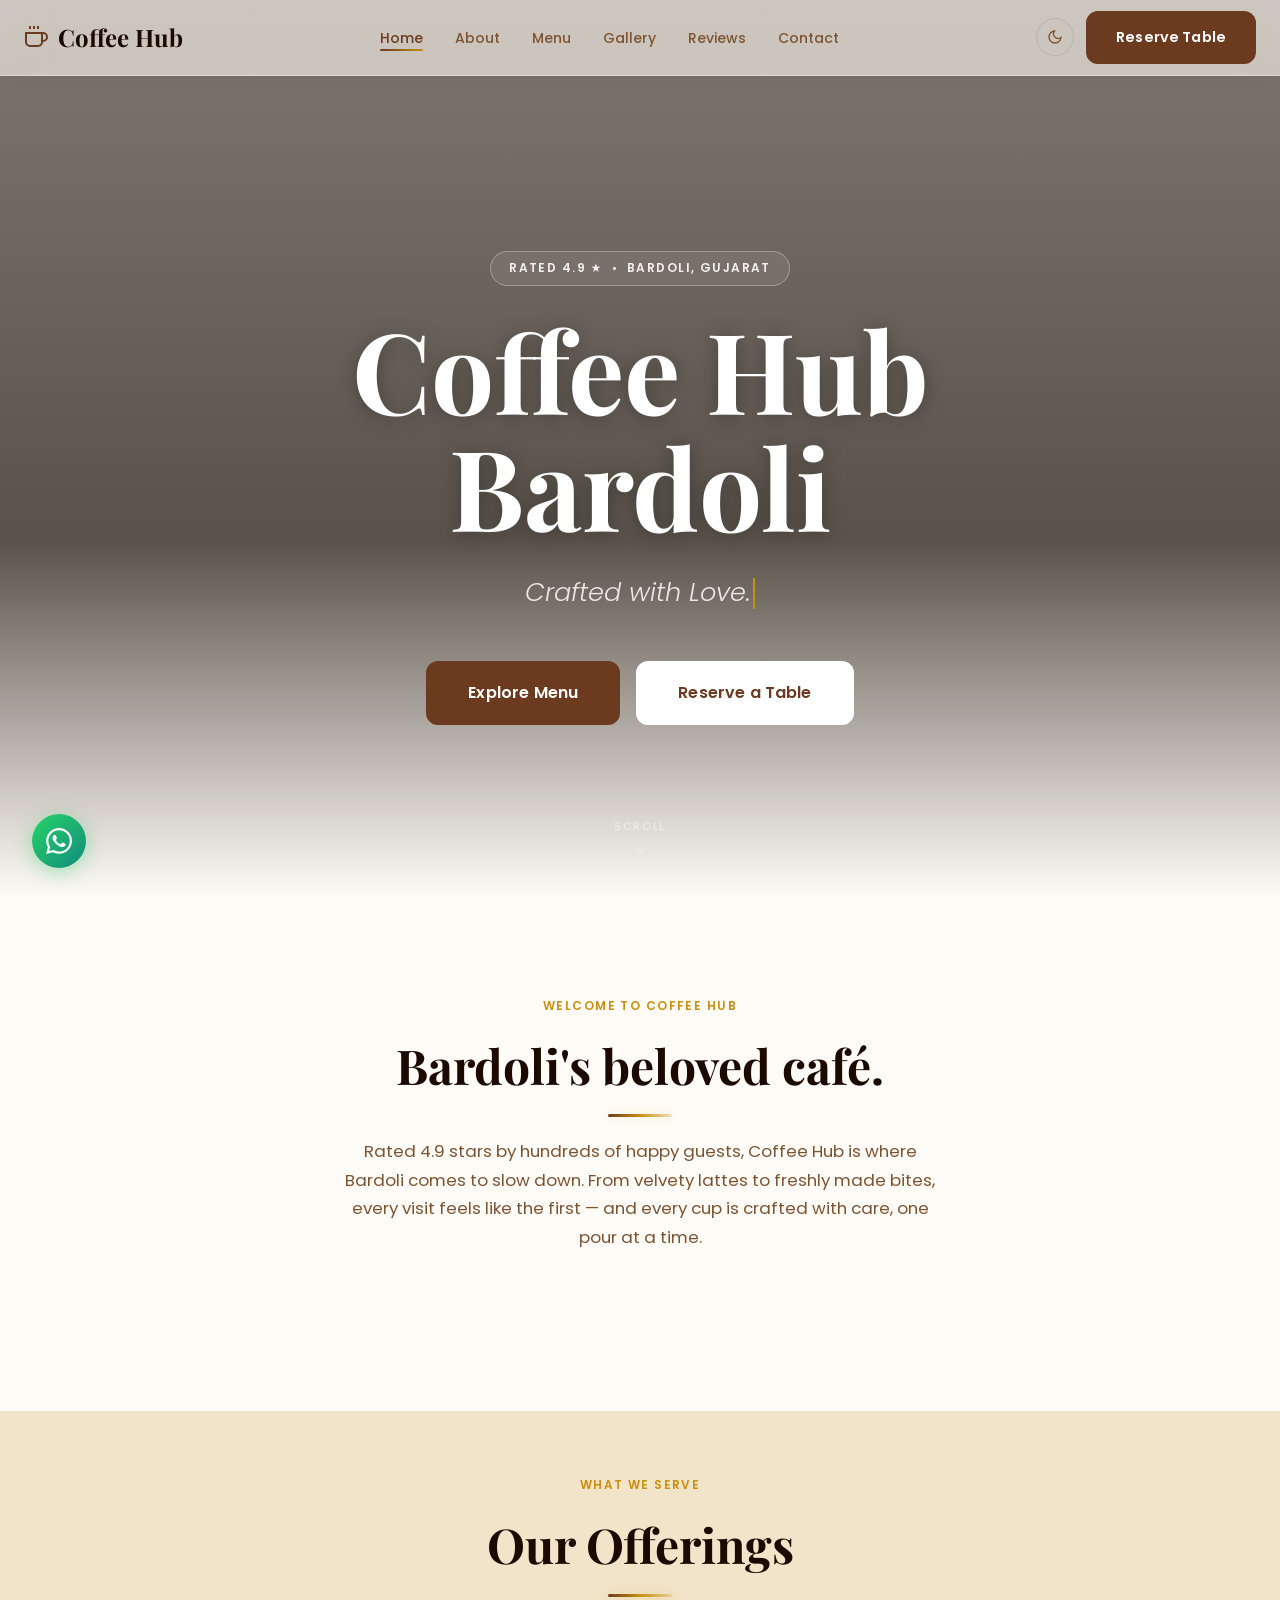
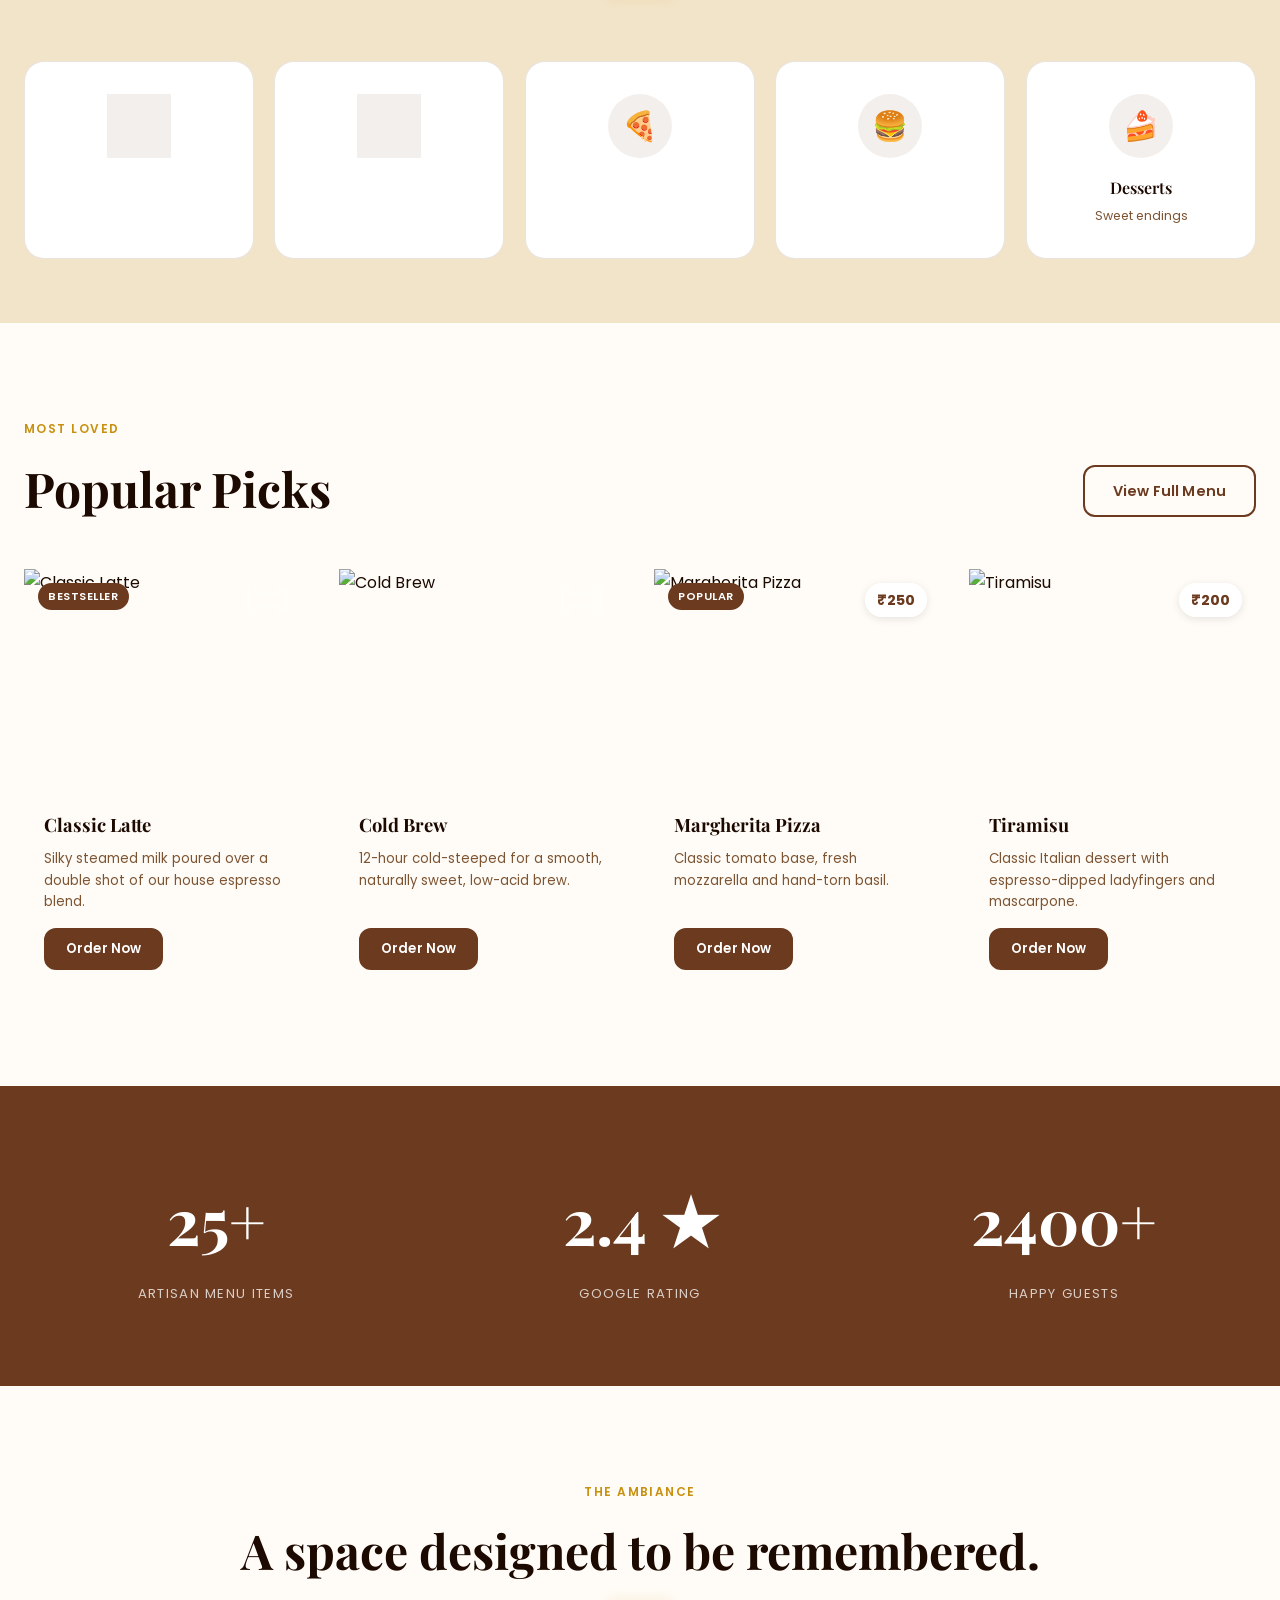
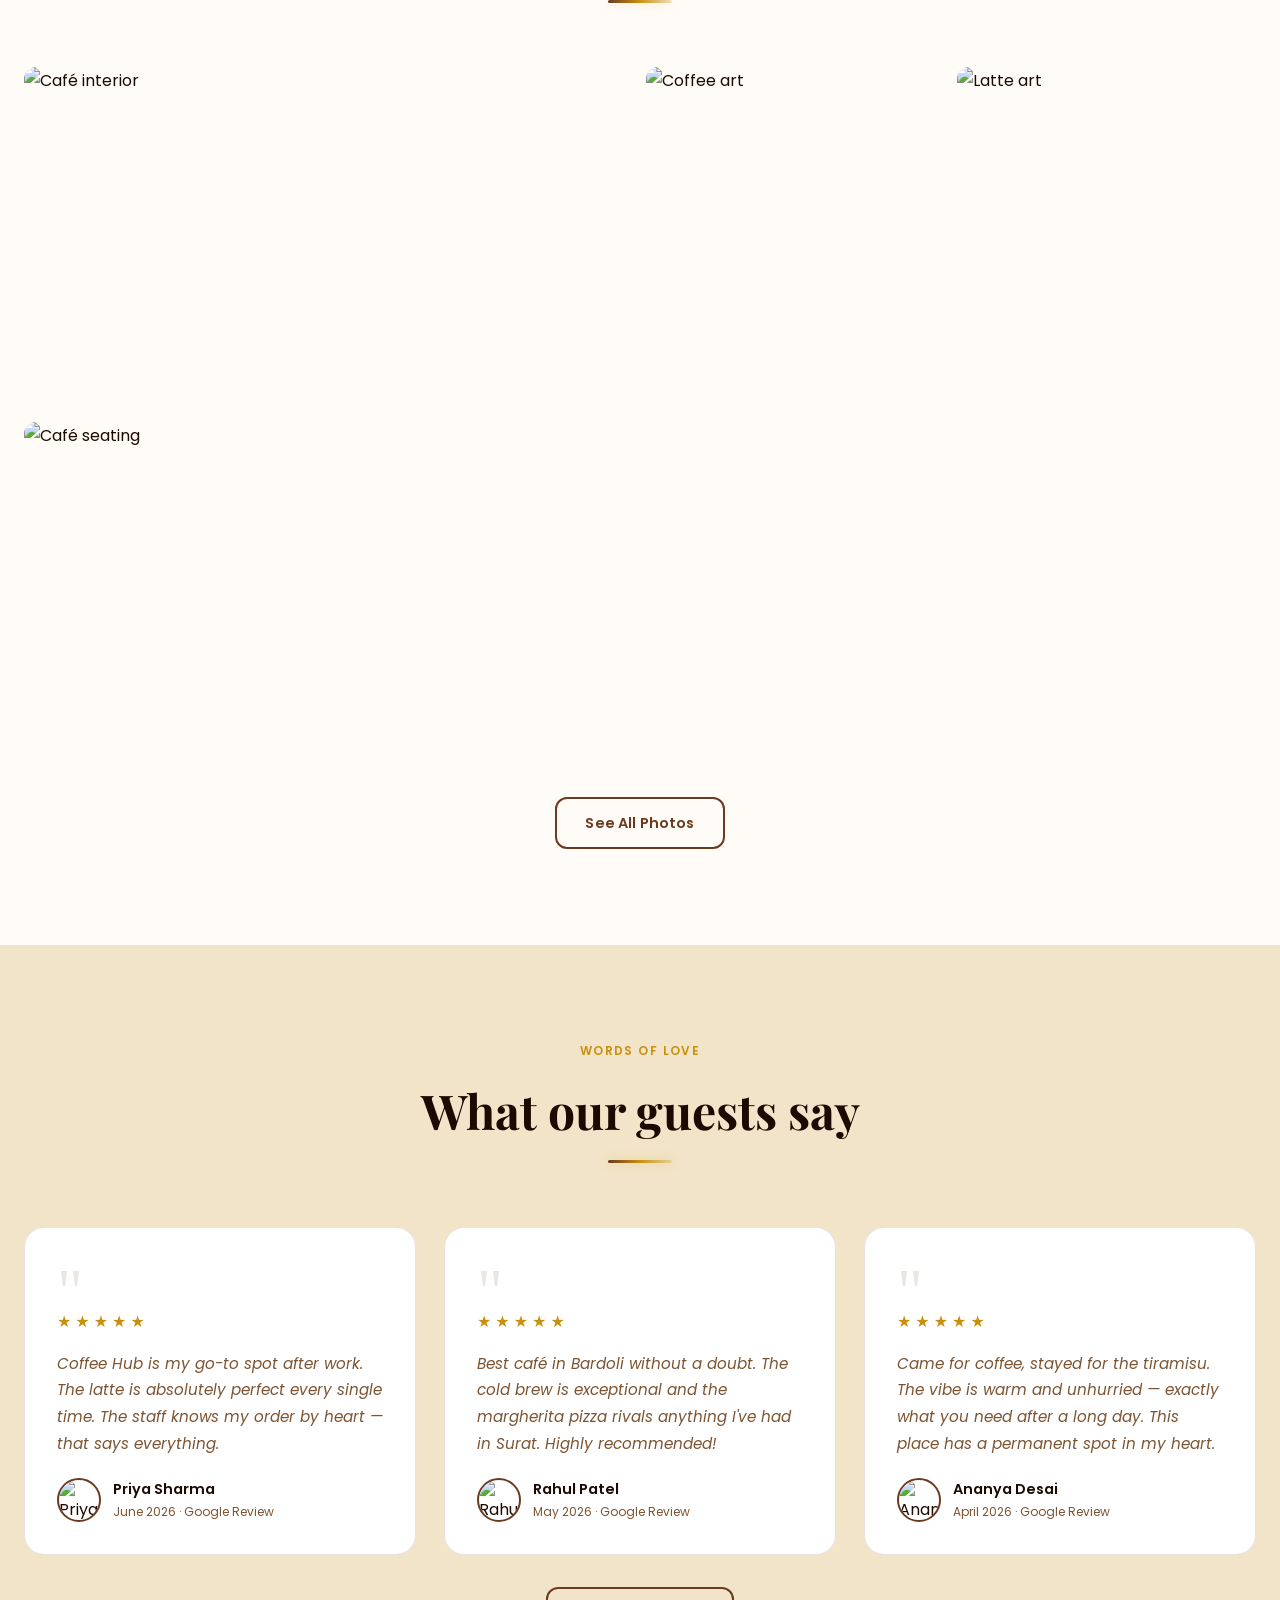
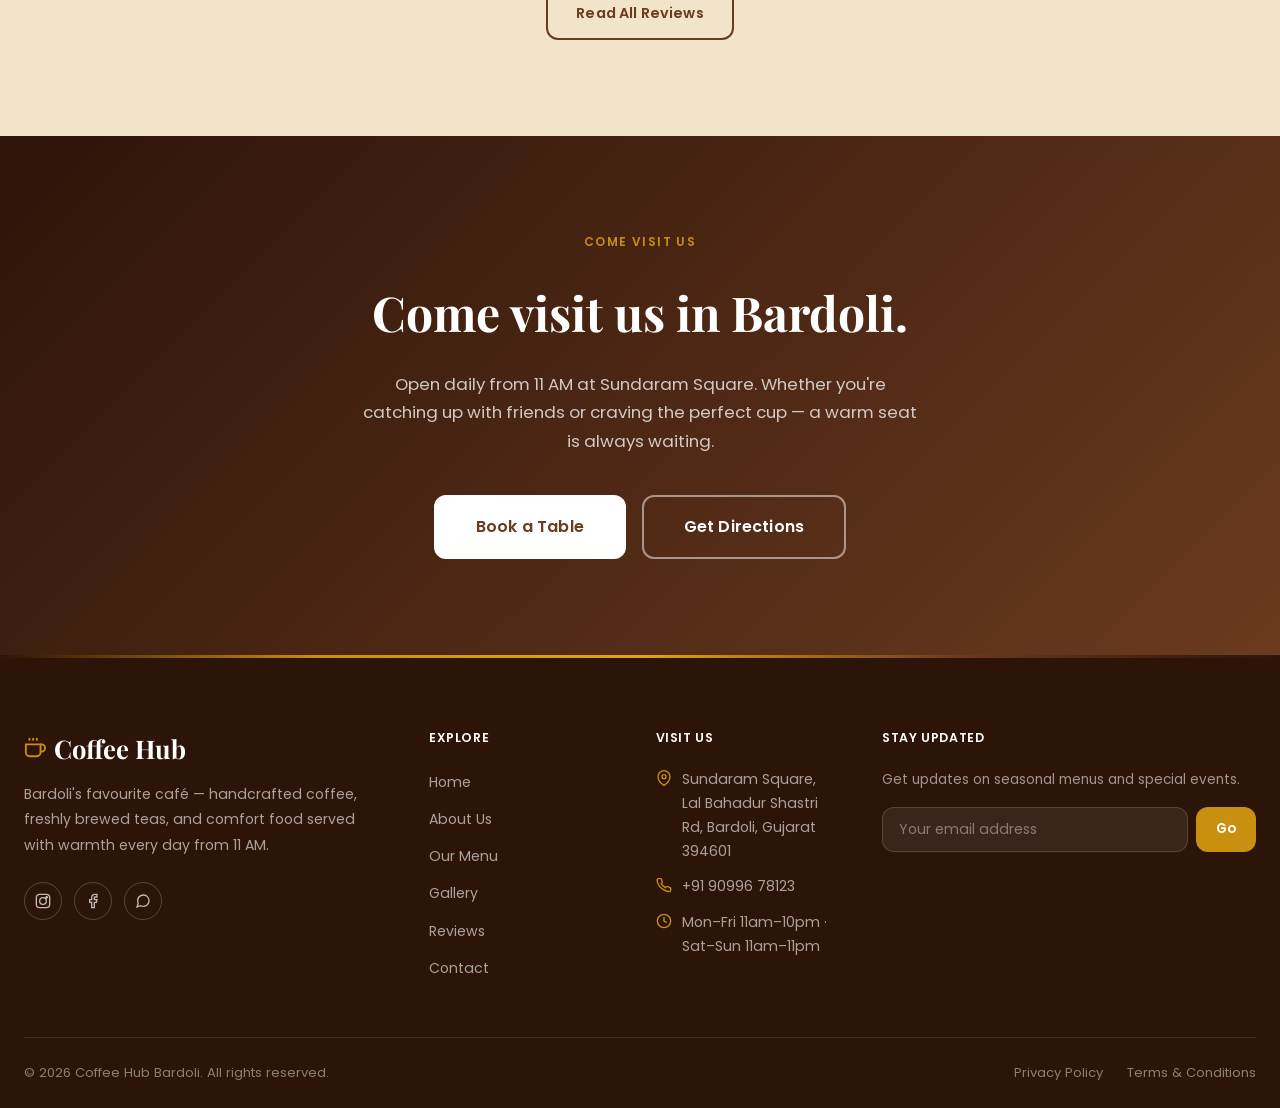
==== index.html @ a30bd694 "Add files via upload" ====
<!DOCTYPE html>
<html lang="en">

<head>
  <meta charset="UTF-8">
  <meta name="viewport" content="width=device-width, initial-scale=1.0">
  <title>Coffee Hub Bardoli — Bardoli's Finest Café</title>
  <meta name="description"
    content="Coffee Hub Bardoli — Rated 4.9 stars. Handcrafted coffee, fresh food and great vibes at Sundaram Square, Bardoli, Gujarat. Open daily from 11 AM.">
  <meta property="og:title" content="Coffee Hub Bardoli">
  <meta property="og:description" content="Bardoli's favourite café. Open daily from 11 AM at Sundaram Square.">
  <meta property="og:type" content="website">
  <link rel="icon" type="image/svg+xml" href="/favicon.svg">
  <link rel="preconnect" href="https://fonts.googleapis.com">
  <link rel="preconnect" href="https://fonts.gstatic.com" crossorigin>
  <link
    href="https://fonts.googleapis.com/css2?family=Playfair+Display:ital,wght@0,400;0,600;0,700;1,400&family=Poppins:wght@300;400;500;600&display=swap"
    rel="stylesheet">
  <link rel="stylesheet" href="/css/animations.css">
  <link rel="stylesheet" href="/css/style.css">
  <link rel="stylesheet" href="/css/responsive.css">
</head>

<body>

  <div id="loading-screen">
    <div class="loader-glow"></div>
    <div class="loader-inner">
      <div class="loader-icon-wrap">
        <div class="loader-ring"></div>
        <svg class="loader-cup-icon" viewBox="0 0 56 56" fill="none" width="56" height="56">
          <path d="M10 24h32l-4 22H14L10 24z" fill="rgba(200,144,14,0.9)" />
          <path d="M42 30h5a7 7 0 0 1 0 14h-5" stroke="rgba(255,220,100,0.75)" stroke-width="2.5"
            stroke-linecap="round" />
          <rect x="8" y="18" width="36" height="8" rx="4" fill="rgba(200,144,14,0.4)" />
          <ellipse cx="26" cy="18" rx="13" ry="4" fill="rgba(255,255,255,0.1)" />
        </svg>
        <div class="loader-steam-wrap">
          <div class="steam-wisp sw-1"></div>
          <div class="steam-wisp sw-2"></div>
          <div class="steam-wisp sw-3"></div>
        </div>
      </div>
      <h1 class="loader-logo-text"><span class="ll ll-1">C</span><span class="ll ll-2">o</span><span
          class="ll ll-3">f</span><span class="ll ll-4">f</span><span class="ll ll-5">e</span><span
          class="ll ll-6">e</span>&thinsp;<span class="ll ll-7">H</span><span class="ll ll-8">u</span><span
          class="ll ll-9">b</span></h1>
      <p class="loader-subtitle">Bardoli's Finest Café</p>
      <div class="loader-progress">
        <div class="loader-progress-fill"></div>
      </div>
    </div>
  </div>
  <div id="scroll-progress"></div>

  <header class="navbar" id="navbar">
    <div class="nav-container">
      <a href="/" class="nav-logo"><svg width="24" height="24" viewBox="0 0 24 24" fill="none" stroke="currentColor"
          stroke-width="2">
          <path d="M18 8h1a4 4 0 0 1 0 8h-1" />
          <path d="M2 8h16v9a4 4 0 0 1-4 4H6a4 4 0 0 1-4-4V8z" />
          <line x1="6" y1="1" x2="6" y2="4" />
          <line x1="10" y1="1" x2="10" y2="4" />
          <line x1="14" y1="1" x2="14" y2="4" />
        </svg><span class="nav-logo-text">Coffee Hub</span></a>
      <nav>
        <ul class="nav-links">
          <li><a href="/" class="active">Home</a></li>
          <li><a href="/about.html">About</a></li>
          <li><a href="/menu.html">Menu</a></li>
          <li><a href="/gallery.html">Gallery</a></li>
          <li><a href="/reviews.html">Reviews</a></li>
          <li><a href="/contact.html">Contact</a></li>
        </ul>
      </nav>
      <div class="nav-actions">
        <button class="theme-btn" aria-label="Toggle theme"><svg class="theme-icon-moon" width="16" height="16"
            viewBox="0 0 24 24" fill="none" stroke="currentColor" stroke-width="2">
            <path d="M21 12.79A9 9 0 1 1 11.21 3 7 7 0 0 0 21 12.79z" />
          </svg><svg class="theme-icon-sun" width="16" height="16" viewBox="0 0 24 24" fill="none" stroke="currentColor"
            stroke-width="2" style="display:none">
            <circle cx="12" cy="12" r="5" />
            <line x1="12" y1="1" x2="12" y2="3" />
            <line x1="12" y1="21" x2="12" y2="23" />
            <line x1="4.22" y1="4.22" x2="5.64" y2="5.64" />
            <line x1="18.36" y1="18.36" x2="19.78" y2="19.78" />
            <line x1="1" y1="12" x2="3" y2="12" />
            <line x1="21" y1="12" x2="23" y2="12" />
          </svg></button>
        <a href="/reservation.html" class="btn btn-primary">Reserve Table</a>
        <button class="hamburger" id="hamburger" aria-label="Open menu"><span></span><span></span><span></span></button>
      </div>
    </div>
  </header>
  <div class="mobile-menu-overlay" id="mobile-overlay"></div>
  <nav class="mobile-menu" id="mobile-menu"><a href="/">Home</a><a href="/about.html">About</a><a
      href="/menu.html">Menu</a><a href="/gallery.html">Gallery</a><a href="/reviews.html">Reviews</a><a
      href="/contact.html">Contact</a><a href="/reservation.html" class="btn btn-primary">Reserve a Table</a></nav>

  <!-- HERO -->
  <section class="hero">
    <div class="hero-bg"
      style="background-image:url('https://images.unsplash.com/photo-1554118811-1e0d58224f24?w=1920&q=85')"></div>
    <div class="hero-content">
      <div class="hero-badge">Rated 4.9 &#9733; &nbsp;•&nbsp; Bardoli, Gujarat</div>
      <h1 class="hero-title">Coffee Hub<br>Bardoli</h1>
      <div class="hero-typing"><span id="typing-text"
          data-phrases='["Crafted with Love.","Brewed to Perfection.","Made for Moments.","Open Daily from 11 AM."]'></span><span
          class="cursor"></span></div>
      <div class="hero-actions">
        <a href="/menu.html" class="btn btn-primary btn-lg">Explore Menu</a>
        <a href="/reservation.html" class="btn btn-white btn-lg">Reserve a Table</a>
      </div>
    </div>
    <div class="hero-scroll-hint">
      <span>Scroll</span>
      <svg viewBox="0 0 24 24" width="18" height="18" fill="none" stroke="currentColor" stroke-width="2">
        <polyline points="6 9 12 15 18 9" />
      </svg>
    </div>
  </section>

  <!-- INTRO -->
  <section class="section" style="background:var(--bg)">
    <div class="container">
      <div class="section-header reveal">
        <div class="section-tag">Welcome to Coffee Hub</div>
        <h2 class="section-title">Bardoli's beloved café.</h2>
        <div class="divider"></div>
        <p class="section-subtitle" style="margin-top:20px">Rated 4.9 stars by hundreds of happy guests, Coffee Hub is
          where Bardoli comes to slow down. From velvety lattes to freshly made bites, every visit feels like the first
          — and every cup is crafted with care, one pour at a time.</p>
      </div>
    </div>
  </section>

  <!-- CATEGORIES -->
  <section class="section-sm" style="background:var(--bg-light)">
    <div class="container">
      <div class="section-header reveal">
        <div class="section-tag">What We Serve</div>
        <h2 class="section-title">Our Offerings</h2>
        <div class="divider"></div>
      </div>
      <div class="categories-grid">
        <a href="/menu.html" class="category-card reveal delay-100">
          <div class="category-icon">&#9749;</div>
          <div class="category-name">Artisan Coffee</div>
          <div class="category-desc">Single origin roasts</div>
        </a>
        <a href="/menu.html" class="category-card reveal delay-200">
          <div class="category-icon">&#129483;</div>
          <div class="category-name">Cold Coffee</div>
          <div class="category-desc">Chilled &amp; refreshing</div>
        </a>
        <a href="/menu.html" class="category-card reveal delay-300">
          <div class="category-icon">&#127829;</div>
          <div class="category-name">Pizza</div>
          <div class="category-desc">Stone-baked delights</div>
        </a>
        <a href="/menu.html" class="category-card reveal delay-400">
          <div class="category-icon">&#127828;</div>
          <div class="category-name">Burgers</div>
          <div class="category-desc">Juicy &amp; loaded</div>
        </a>
        <a href="/menu.html" class="category-card reveal delay-500">
          <div class="category-icon">&#127856;</div>
          <div class="category-name">Desserts</div>
          <div class="category-desc">Sweet endings</div>
        </a>
      </div>
    </div>
  </section>

  <!-- POPULAR PICKS -->
  <section class="section" style="background:var(--bg)">
    <div class="container">
      <div style="display:flex;justify-content:space-between;align-items:flex-end;margin-bottom:52px" class="reveal">
        <div>
          <div class="section-tag">Most Loved</div>
          <h2 class="section-title" style="margin-bottom:0">Popular Picks</h2>
        </div>
        <a href="/menu.html" class="btn btn-outline" style="flex-shrink:0">View Full Menu</a>
      </div>
      <div class="menu-grid">
        <div class="menu-card reveal delay-100">
          <div class="menu-card-img"><img src="https://images.unsplash.com/photo-1509042239860-f550ce710b93?w=600&q=80"
              alt="Classic Latte" loading="lazy"><span class="menu-card-price">&#8377;160</span><span
              class="menu-card-badge">Bestseller</span></div>
          <div class="menu-card-body">
            <h3 class="menu-card-name">Classic Latte</h3>
            <p class="menu-card-desc">Silky steamed milk poured over a double shot of our house espresso blend.</p>
            <div class="menu-card-footer"><a href="/menu.html" class="btn btn-primary btn-order">Order Now</a></div>
          </div>
        </div>
        <div class="menu-card reveal delay-200">
          <div class="menu-card-img"><img src="https://images.unsplash.com/photo-1461023058943-07fcbe16d735?w=600&q=80"
              alt="Cold Brew" loading="lazy"><span class="menu-card-price">&#8377;180</span></div>
          <div class="menu-card-body">
            <h3 class="menu-card-name">Cold Brew</h3>
            <p class="menu-card-desc">12-hour cold-steeped for a smooth, naturally sweet, low-acid brew.</p>
            <div class="menu-card-footer"><a href="/menu.html" class="btn btn-primary btn-order">Order Now</a></div>
          </div>
        </div>
        <div class="menu-card reveal delay-300">
          <div class="menu-card-img"><img src="https://images.unsplash.com/photo-1565299624946-b28f40a0ae38?w=600&q=80"
              alt="Margherita Pizza" loading="lazy"><span class="menu-card-price">&#8377;250</span><span
              class="menu-card-badge">Popular</span></div>
          <div class="menu-card-body">
            <h3 class="menu-card-name">Margherita Pizza</h3>
            <p class="menu-card-desc">Classic tomato base, fresh mozzarella and hand-torn basil.</p>
            <div class="menu-card-footer"><a href="/menu.html" class="btn btn-primary btn-order">Order Now</a></div>
          </div>
        </div>
        <div class="menu-card reveal delay-400">
          <div class="menu-card-img"><img src="https://images.unsplash.com/photo-1571877227200-a0d98ea607e9?w=600&q=80"
              alt="Tiramisu" loading="lazy"><span class="menu-card-price">&#8377;200</span></div>
          <div class="menu-card-body">
            <h3 class="menu-card-name">Tiramisu</h3>
            <p class="menu-card-desc">Classic Italian dessert with espresso-dipped ladyfingers and mascarpone.</p>
            <div class="menu-card-footer"><a href="/menu.html" class="btn btn-primary btn-order">Order Now</a></div>
          </div>
        </div>
      </div>
    </div>
  </section>

  <!-- STATS -->
  <section class="stats-section">
    <div class="container">
      <div class="stats-grid reveal">
        <div>
          <div class="stat-number counter" data-target="50" data-suffix="+">0+</div>
          <div class="stat-label">Artisan Menu Items</div>
        </div>
        <div>
          <div class="stat-number"><span class="counter" data-target="4.9" data-suffix="">0</span> &#9733;</div>
          <div class="stat-label">Google Rating</div>
        </div>
        <div>
          <div class="stat-number counter" data-target="5000" data-suffix="+">0+</div>
          <div class="stat-label">Happy Guests</div>
        </div>
      </div>
    </div>
  </section>

  <!-- GALLERY PREVIEW -->
  <section class="section" style="background:var(--bg)">
    <div class="container">
      <div class="section-header reveal">
        <div class="section-tag">The Ambiance</div>
        <h2 class="section-title">A space designed to be remembered.</h2>
        <div class="divider"></div>
      </div>
      <div class="gallery-preview reveal">
        <a href="/gallery.html" class="gallery-preview-item"><img
            src="https://images.unsplash.com/photo-1445116572660-236099ec97a0?w=900&q=80" alt="Café interior"
            loading="lazy">
          <div class="gallery-preview-overlay"><span>View Gallery</span></div>
        </a>
        <a href="/gallery.html" class="gallery-preview-item"><img
            src="https://images.unsplash.com/photo-1497935586351-b67a49e012bf?w=600&q=80" alt="Coffee art"
            loading="lazy">
          <div class="gallery-preview-overlay"><span>View</span></div>
        </a>
        <a href="/gallery.html" class="gallery-preview-item"><img
            src="https://images.unsplash.com/photo-1514432324607-a09d9b4aefdd?w=600&q=80" alt="Latte art"
            loading="lazy">
          <div class="gallery-preview-overlay"><span>View</span></div>
        </a>
        <a href="/gallery.html" class="gallery-preview-item"><img
            src="https://images.unsplash.com/photo-1501339847302-ac426a4a7cbb?w=900&q=80" alt="Café seating"
            loading="lazy">
          <div class="gallery-preview-overlay"><span>View Gallery</span></div>
        </a>
      </div>
      <div class="text-center mt-8 reveal"><a href="/gallery.html" class="btn btn-outline">See All Photos</a></div>
    </div>
  </section>

  <!-- TESTIMONIALS -->
  <section class="section" style="background:var(--bg-light)">
    <div class="container">
      <div class="section-header reveal">
        <div class="section-tag">Words of Love</div>
        <h2 class="section-title">What our guests say</h2>
        <div class="divider"></div>
      </div>
      <div class="testimonials-grid">
        <div class="testimonial-card reveal delay-100">
          <div class="quote-icon">"</div>
          <div class="stars"><span class="star">&#9733;</span><span class="star">&#9733;</span><span
              class="star">&#9733;</span><span class="star">&#9733;</span><span class="star">&#9733;</span></div>
          <p class="testimonial-text">Coffee Hub is my go-to spot after work. The latte is absolutely perfect every
            single time. The staff knows my order by heart — that says everything.</p>
          <div class="testimonial-author"><img class="author-avatar" src="https://i.pravatar.cc/80?img=11"
              alt="Priya S." loading="lazy">
            <div>
              <div class="author-name">Priya Sharma</div>
              <div class="author-date">June 2026 · Google Review</div>
            </div>
          </div>
        </div>
        <div class="testimonial-card reveal delay-200">
          <div class="quote-icon">"</div>
          <div class="stars"><span class="star">&#9733;</span><span class="star">&#9733;</span><span
              class="star">&#9733;</span><span class="star">&#9733;</span><span class="star">&#9733;</span></div>
          <p class="testimonial-text">Best café in Bardoli without a doubt. The cold brew is exceptional and the
            margherita pizza rivals anything I've had in Surat. Highly recommended!</p>
          <div class="testimonial-author"><img class="author-avatar" src="https://i.pravatar.cc/80?img=32"
              alt="Rahul P." loading="lazy">
            <div>
              <div class="author-name">Rahul Patel</div>
              <div class="author-date">May 2026 · Google Review</div>
            </div>
          </div>
        </div>
        <div class="testimonial-card reveal delay-300">
          <div class="quote-icon">"</div>
          <div class="stars"><span class="star">&#9733;</span><span class="star">&#9733;</span><span
              class="star">&#9733;</span><span class="star">&#9733;</span><span class="star">&#9733;</span></div>
          <p class="testimonial-text">Came for coffee, stayed for the tiramisu. The vibe is warm and unhurried — exactly
            what you need after a long day. This place has a permanent spot in my heart.</p>
          <div class="testimonial-author"><img class="author-avatar" src="https://i.pravatar.cc/80?img=48"
              alt="Ananya D." loading="lazy">
            <div>
              <div class="author-name">Ananya Desai</div>
              <div class="author-date">April 2026 · Google Review</div>
            </div>
          </div>
        </div>
      </div>
      <div class="text-center mt-8 reveal"><a href="/reviews.html" class="btn btn-outline">Read All Reviews</a></div>
    </div>
  </section>

  <!-- CTA -->
  <section class="cta-section">
    <div class="container cta-content reveal">
      <div class="section-tag" style="color:var(--accent)">Come Visit Us</div>
      <h2 class="cta-title">Come visit us in Bardoli.</h2>
      <p class="cta-subtitle">Open daily from 11 AM at Sundaram Square. Whether you're catching up with friends or
        craving the perfect cup — a warm seat is always waiting.</p>
      <div class="cta-actions"><a href="/reservation.html" class="btn btn-white btn-lg">Book a Table</a><a
          href="/contact.html" class="btn btn-outline btn-lg" style="border-color:rgba(255,255,255,0.5);color:#fff">Get
          Directions</a></div>
    </div>
  </section>

  <!-- FOOTER -->
  <footer class="footer">
    <div class="container">
      <div class="footer-grid">
        <div>
          <div class="footer-logo"><svg width="22" height="22" viewBox="0 0 24 24" fill="none" stroke="currentColor"
              stroke-width="2">
              <path d="M18 8h1a4 4 0 0 1 0 8h-1" />
              <path d="M2 8h16v9a4 4 0 0 1-4 4H6a4 4 0 0 1-4-4V8z" />
              <line x1="6" y1="1" x2="6" y2="4" />
              <line x1="10" y1="1" x2="10" y2="4" />
              <line x1="14" y1="1" x2="14" y2="4" />
            </svg>Coffee Hub</div>
          <p class="footer-desc">Bardoli's favourite café — handcrafted coffee, freshly brewed teas, and comfort food
            served with warmth every day from 11 AM.</p>
          <div class="social-links"><a href="#" class="social-link" aria-label="Instagram"><svg width="16" height="16"
                viewBox="0 0 24 24" fill="none" stroke="currentColor" stroke-width="2">
                <rect x="2" y="2" width="20" height="20" rx="5" />
                <circle cx="12" cy="12" r="5" />
                <circle cx="17.5" cy="6.5" r="1" fill="currentColor" />
              </svg></a><a href="#" class="social-link" aria-label="Facebook"><svg width="16" height="16"
                viewBox="0 0 24 24" fill="none" stroke="currentColor" stroke-width="2">
                <path d="M18 2h-3a5 5 0 0 0-5 5v3H7v4h3v8h4v-8h3l1-4h-4V7a1 1 0 0 1 1-1h3z" />
              </svg></a><a href="#" class="social-link" aria-label="WhatsApp"><svg width="16" height="16"
                viewBox="0 0 24 24" fill="none" stroke="currentColor" stroke-width="2">
                <path
                  d="M21 11.5a8.38 8.38 0 0 1-.9 3.8 8.5 8.5 0 0 1-7.6 4.7 8.38 8.38 0 0 1-3.8-.9L3 21l1.9-5.7a8.38 8.38 0 0 1-.9-3.8 8.5 8.5 0 0 1 4.7-7.6 8.38 8.38 0 0 1 3.8-.9h.5a8.48 8.48 0 0 1 8 8v.5z" />
              </svg></a></div>
        </div>
        <div>
          <h4 class="footer-heading">Explore</h4>
          <ul class="footer-links">
            <li><a href="/">Home</a></li>
            <li><a href="/about.html">About Us</a></li>
            <li><a href="/menu.html">Our Menu</a></li>
            <li><a href="/gallery.html">Gallery</a></li>
            <li><a href="/reviews.html">Reviews</a></li>
            <li><a href="/contact.html">Contact</a></li>
          </ul>
        </div>
        <div>
          <h4 class="footer-heading">Visit Us</h4>
          <ul class="footer-contact">
            <li><svg width="16" height="16" viewBox="0 0 24 24" fill="none" stroke="currentColor" stroke-width="2">
                <path d="M21 10c0 7-9 13-9 13s-9-6-9-13a9 9 0 0 1 18 0z" />
                <circle cx="12" cy="10" r="3" />
              </svg>Sundaram Square, Lal Bahadur Shastri Rd, Bardoli, Gujarat 394601</li>
            <li><svg width="16" height="16" viewBox="0 0 24 24" fill="none" stroke="currentColor" stroke-width="2">
                <path
                  d="M22 16.92v3a2 2 0 0 1-2.18 2 19.79 19.79 0 0 1-8.63-3.07A19.5 19.5 0 0 1 4.69 13.27 19.79 19.79 0 0 1 1.61 4.7 2 2 0 0 1 3.6 2.48h3a2 2 0 0 1 2 1.72 12.84 12.84 0 0 0 .7 2.81 2 2 0 0 1-.45 2.11L7.91 10a16 16 0 0 0 6 6l.97-.97a2 2 0 0 1 2.11-.45 12.84 12.84 0 0 0 2.81.7A2 2 0 0 1 21.73 17z" />
              </svg>+91 90996 78123</li>
            <li><svg width="16" height="16" viewBox="0 0 24 24" fill="none" stroke="currentColor" stroke-width="2">
                <circle cx="12" cy="12" r="10" />
                <polyline points="12 6 12 12 16 14" />
              </svg>Mon–Fri 11am–10pm · Sat–Sun 11am–11pm</li>
          </ul>
        </div>
        <div>
          <h4 class="footer-heading">Stay Updated</h4>
          <p style="font-size:.85rem;color:rgba(255,255,255,.55);margin-bottom:16px">Get updates on seasonal menus and
            special events.</p>
          <form class="newsletter-form"><input type="email" class="newsletter-input" placeholder="Your email address"
              required><button type="submit" class="newsletter-btn">Go</button></form>
        </div>
      </div>
      <div class="footer-bottom">
        <p>&copy; 2026 Coffee Hub Bardoli. All rights reserved.</p>
        <div class="footer-legal"><a href="#">Privacy Policy</a><a href="#">Terms &amp; Conditions</a></div>
      </div>
    </div>
  </footer>

  <button id="back-to-top" aria-label="Back to top"><svg width="20" height="20" viewBox="0 0 24 24" fill="none"
      stroke="currentColor" stroke-width="2.5">
      <polyline points="18 15 12 9 6 15" />
    </svg></button>
  <div id="cursor-glow"></div>
  <a id="whatsapp-btn"
    href="https://wa.me/919099678123?text=Hi%2C%20I%27d%20like%20to%20know%20more%20about%20Coffee%20Hub%20Bardoli!"
    target="_blank" rel="noopener" aria-label="Chat on WhatsApp">
    <svg viewBox="0 0 24 24" width="26" height="26" fill="currentColor">
      <path
        d="M17.472 14.382c-.297-.149-1.758-.867-2.03-.967-.273-.099-.471-.148-.67.15-.197.297-.767.966-.94 1.164-.173.199-.347.223-.644.075-.297-.15-1.255-.463-2.39-1.475-.883-.788-1.48-1.761-1.653-2.059-.173-.297-.018-.458.13-.606.134-.133.298-.347.446-.52.149-.174.198-.298.298-.497.099-.198.05-.371-.025-.52-.075-.149-.669-1.612-.916-2.207-.242-.579-.487-.5-.669-.51-.173-.008-.371-.01-.57-.01-.198 0-.52.074-.792.372-.272.297-1.04 1.016-1.04 2.479 0 1.462 1.065 2.875 1.213 3.074.149.198 2.096 3.2 5.077 4.487.709.306 1.262.489 1.694.625.712.227 1.36.195 1.871.118.571-.085 1.758-.719 2.006-1.413.248-.694.248-1.289.173-1.413-.074-.124-.272-.198-.57-.347m-5.421 7.403h-.004a9.87 9.87 0 01-5.031-1.378l-.361-.214-3.741.982.998-3.648-.235-.374a9.86 9.86 0 01-1.51-5.26c.001-5.45 4.436-9.884 9.888-9.884 2.64 0 5.122 1.03 6.988 2.898a9.825 9.825 0 012.893 6.994c-.003 5.45-4.437 9.884-9.885 9.884m8.413-18.297A11.815 11.815 0 0012.05 0C5.495 0 .16 5.335.157 11.892c0 2.096.547 4.142 1.588 5.945L.057 24l6.305-1.654a11.882 11.882 0 005.683 1.448h.005c6.554 0 11.89-5.335 11.893-11.893a11.821 11.821 0 00-3.48-8.413Z" />
    </svg>
  </a>
  <script src="/js/script.js"></script>
</body>

</html>
---- css/animations.css ----
/* =============================================
   COFFEE HUB BARDOLI — Animations
   ============================================= */

/* --- Loader Keyframes --- */
@keyframes loaderGlowPulse {
  0%, 100% { transform: translate(-50%, -50%) scale(1);    opacity: 0.7; }
  50%       { transform: translate(-50%, -50%) scale(1.22); opacity: 1;   }
}

@keyframes loaderSpin {
  to { transform: rotate(360deg); }
}

@keyframes loaderCupFloat {
  0%, 100% { transform: translateY(0px);  }
  50%       { transform: translateY(-8px); }
}

@keyframes loaderSteam {
  0%   { transform: translateY(0)     scaleX(1);   opacity: 0;   }
  15%  { opacity: 0.75; }
  70%  { opacity: 0.25; }
  100% { transform: translateY(-30px) scaleX(0.15); opacity: 0;  }
}

@keyframes loaderLetterIn {
  to { opacity: 1; transform: translateY(0); }
}

@keyframes loaderSubtitleIn {
  from { opacity: 0; transform: translateY(6px); }
  to   { opacity: 1; transform: translateY(0);   }
}

@keyframes blink {

  0%,
  100% {
    opacity: 1;
  }

  50% {
    opacity: 0;
  }
}

@keyframes loadBar {
  from {
    width: 0;
  }

  to {
    width: 100%;
  }
}

@keyframes fadeIn {
  from {
    opacity: 0;
  }

  to {
    opacity: 1;
  }
}

@keyframes fadeUp {
  from {
    opacity: 0;
    transform: translateY(30px);
  }

  to {
    opacity: 1;
    transform: translateY(0);
  }
}

@keyframes fadeDown {
  from {
    opacity: 0;
    transform: translateY(-20px);
  }

  to {
    opacity: 1;
    transform: translateY(0);
  }
}

@keyframes slideLeft {
  from {
    opacity: 0;
    transform: translateX(40px);
  }

  to {
    opacity: 1;
    transform: translateX(0);
  }
}

@keyframes slideRight {
  from {
    opacity: 0;
    transform: translateX(-40px);
  }

  to {
    opacity: 1;
    transform: translateX(0);
  }
}

@keyframes zoomIn {
  from {
    opacity: 0;
    transform: scale(0.92);
  }

  to {
    opacity: 1;
    transform: scale(1);
  }
}

@keyframes floatCup {

  0%,
  100% {
    transform: translateY(0) rotate(-4deg);
  }

  50% {
    transform: translateY(-18px) rotate(4deg);
  }
}

@keyframes ripple {
  0% {
    transform: scale(0);
    opacity: 0.6;
  }

  100% {
    transform: scale(3);
    opacity: 0;
  }
}

@keyframes shimmer {
  0% {
    background-position: -200% 0;
  }

  100% {
    background-position: 200% 0;
  }
}

@keyframes pulse {

  0%,
  100% {
    transform: scale(1);
  }

  50% {
    transform: scale(1.05);
  }
}

@keyframes spin {
  to {
    transform: rotate(360deg);
  }
}

@keyframes slideMenuIn {
  from {
    opacity: 0;
    transform: translateY(-10px);
  }

  to {
    opacity: 1;
    transform: translateY(0);
  }
}

/* --- Applied Animations --- */
.animate-fade-in {
  animation: fadeIn 0.8s ease both;
}

.animate-fade-up {
  animation: fadeUp 0.7s ease both;
}

.animate-fade-down {
  animation: fadeDown 0.6s ease both;
}

.animate-slide-left {
  animation: slideLeft 0.7s ease both;
}

.animate-slide-right {
  animation: slideRight 0.7s ease both;
}

.animate-zoom-in {
  animation: zoomIn 0.6s ease both;
}

/* Hero animations */
.hero-badge {
  animation: fadeDown 0.8s ease 0.2s both;
}

.hero-title {
  animation: fadeUp 0.9s ease 0.3s both;
}

.hero-typing {
  animation: fadeUp 0.9s ease 0.5s both;
}

.hero-actions {
  animation: fadeUp 0.9s ease 0.7s both;
}

/* Floating coffee cup */
.floating-cup {
  animation: floatCup 4s ease-in-out infinite;
  filter: drop-shadow(0 8px 16px rgba(107, 58, 31, 0.25));
}

/* Ripple button effect */
.btn {
  position: relative;
  overflow: hidden;
}

.btn .ripple-effect {
  position: absolute;
  border-radius: 50%;
  background: rgba(255, 255, 255, 0.25);
  pointer-events: none;
  animation: ripple 0.6s linear;
}

/* Delay helpers */
.delay-100 {
  animation-delay: 0.1s !important;
  transition-delay: 0.1s !important;
}

.delay-200 {
  animation-delay: 0.2s !important;
  transition-delay: 0.2s !important;
}

.delay-300 {
  animation-delay: 0.3s !important;
  transition-delay: 0.3s !important;
}

.delay-400 {
  animation-delay: 0.4s !important;
  transition-delay: 0.4s !important;
}

.delay-500 {
  animation-delay: 0.5s !important;
  transition-delay: 0.5s !important;
}

.delay-600 {
  animation-delay: 0.6s !important;
  transition-delay: 0.6s !important;
}

/* Skeleton loading */
.skeleton {
  background: linear-gradient(90deg, var(--bg-light) 25%, rgba(255, 255, 255, 0.5) 50%, var(--bg-light) 75%);
  background-size: 200% 100%;
  animation: shimmer 1.5s infinite;
  border-radius: var(--radius);
}

/* Hover effects */
.hover-lift {
  transition: transform 0.3s, box-shadow 0.3s;
}

.hover-lift:hover {
  transform: translateY(-6px);
  box-shadow: 0 12px 32px rgba(107, 58, 31, 0.18);
}

/* --- WhatsApp pulse --- */
@keyframes waPulse {
  0%, 100% { box-shadow: 0 4px 20px rgba(37, 211, 102, 0.4); }
  50%       { box-shadow: 0 4px 20px rgba(37, 211, 102, 0.4), 0 0 0 10px rgba(37, 211, 102, 0.1); }
}

/* --- Section tag shine sweep --- */
@keyframes tagShine {
  from { left: -120%; }
  to   { left:  150%; }
}

/* --- Hero scroll hint bounce --- */
@keyframes scrollHintBounce {
  0%, 100% { transform: translateX(-50%) translateY(0); opacity: 0.55; }
  50%       { transform: translateX(-50%) translateY(8px);  opacity: 0.9; }
}
---- css/style.css ----
/* =============================================
   COFFEE HUB BARDOLI — Main Stylesheet
   ============================================= */

/* --- CSS Variables --- */
:root {
  --primary: #6B3A1F;
  --primary-dark: #2D1409;
  --accent: #C8900E;
  --bg: #FFFCF7;
  --bg-light: #F2E4C8;
  --text: #1C0900;
  --text-muted: #7D5432;
  --card-bg: #FFFFFF;
  --border: rgba(107, 58, 31, 0.14);
  --shadow: 0 4px 24px rgba(107, 58, 31, 0.10);
  --shadow-lg: 0 12px 48px rgba(107, 58, 31, 0.18);
  --radius: 12px;
  --radius-lg: 20px;
  --font-serif: 'Playfair Display', Georgia, serif;
  --font-sans: 'Poppins', system-ui, sans-serif;
  --transition: all 0.3s cubic-bezier(0.4, 0, 0.2, 1);
  --navbar-height: 76px;
}

.dark {
  --bg: #130800;
  --bg-light: #1E0E04;
  --text: #F2E4C8;
  --text-muted: #C89040;
  --card-bg: #1C0E04;
  --border: rgba(200, 144, 14, 0.18);
  --shadow: 0 4px 24px rgba(0, 0, 0, 0.55);
  --shadow-lg: 0 12px 48px rgba(0, 0, 0, 0.70);
}

/* --- Reset & Base --- */
*,
*::before,
*::after {
  box-sizing: border-box;
  margin: 0;
  padding: 0;
}

html {
  scroll-behavior: smooth;
  font-size: 16px;
}

body {
  font-family: var(--font-sans);
  background: var(--bg);
  color: var(--text);
  line-height: 1.7;
  transition: background 0.3s, color 0.3s;
  overflow-x: hidden;
}

img {
  max-width: 100%;
  height: auto;
  display: block;
}

a {
  text-decoration: none;
  color: inherit;
}

ul {
  list-style: none;
}

input,
textarea,
select,
button {
  font-family: var(--font-sans);
}

/* --- Scroll Progress Bar --- */
#scroll-progress {
  position: fixed;
  top: 0;
  left: 0;
  height: 3px;
  background: linear-gradient(90deg, var(--primary), var(--accent));
  z-index: 9999;
  width: 0%;
  transition: width 0.1s linear;
}

/* --- Loading Screen --- */
#loading-screen {
  position: fixed;
  inset: 0;
  background: radial-gradient(ellipse at 50% 45%, #2D1C0A 0%, #160900 55%, #0C0400 100%);
  display: flex;
  align-items: center;
  justify-content: center;
  z-index: 10000;
  transition: opacity 0.65s ease, visibility 0.65s ease;
  overflow: hidden;
}

#loading-screen.hidden {
  opacity: 0;
  visibility: hidden;
  pointer-events: none;
}

.loader-glow {
  position: absolute;
  width: 560px;
  height: 560px;
  border-radius: 50%;
  background: radial-gradient(circle, rgba(200, 144, 14, 0.15) 0%, transparent 68%);
  top: 50%;
  left: 50%;
  transform: translate(-50%, -50%);
  animation: loaderGlowPulse 3.2s ease-in-out infinite;
  pointer-events: none;
}

.loader-inner {
  position: relative;
  display: flex;
  flex-direction: column;
  align-items: center;
}

.loader-icon-wrap {
  position: relative;
  width: 80px;
  height: 80px;
  display: flex;
  align-items: center;
  justify-content: center;
  margin-bottom: 36px;
}

.loader-ring {
  position: absolute;
  inset: -16px;
  border-radius: 50%;
  border: 1.5px solid transparent;
  border-top-color: rgba(200, 144, 14, 0.8);
  border-right-color: rgba(200, 144, 14, 0.25);
  animation: loaderSpin 2.2s linear infinite;
}

.loader-ring::after {
  content: '';
  position: absolute;
  inset: 8px;
  border-radius: 50%;
  border: 1px solid transparent;
  border-bottom-color: rgba(200, 144, 14, 0.45);
  animation: loaderSpin 1.6s linear infinite reverse;
}

.loader-cup-icon {
  animation: loaderCupFloat 2.6s ease-in-out infinite;
  filter: drop-shadow(0 6px 20px rgba(200, 144, 14, 0.45));
}

.loader-steam-wrap {
  position: absolute;
  top: -10px;
  left: 50%;
  transform: translateX(-50%);
  display: flex;
  gap: 9px;
}

.steam-wisp {
  width: 3px;
  border-radius: 3px;
  background: linear-gradient(to top, rgba(255, 255, 255, 0.55), transparent);
  animation: loaderSteam 1.9s ease-in-out infinite;
}

.sw-1 {
  height: 18px;
  animation-delay: 0s;
}

.sw-2 {
  height: 26px;
  animation-delay: 0.38s;
}

.sw-3 {
  height: 16px;
  animation-delay: 0.76s;
}

.loader-logo-text {
  font-family: var(--font-serif);
  font-size: clamp(2.5rem, 7vw, 3.5rem);
  font-weight: 700;
  color: #fff;
  letter-spacing: 0.03em;
  margin: 0 0 10px;
  display: flex;
  align-items: baseline;
  line-height: 1;
}

.ll {
  display: inline-block;
  opacity: 0;
  transform: translateY(22px);
  animation: loaderLetterIn 0.55s cubic-bezier(0.34, 1.4, 0.64, 1) forwards;
}

.ll-1 {
  animation-delay: 0.10s;
}

.ll-2 {
  animation-delay: 0.18s;
}

.ll-3 {
  animation-delay: 0.26s;
}

.ll-4 {
  animation-delay: 0.34s;
}

.ll-5 {
  animation-delay: 0.42s;
}

.ll-6 {
  animation-delay: 0.50s;
}

.ll-7 {
  animation-delay: 0.64s;
}

.ll-8 {
  animation-delay: 0.72s;
}

.ll-9 {
  animation-delay: 0.80s;
}

.loader-subtitle {
  font-size: 0.7rem;
  font-weight: 400;
  letter-spacing: 0.28em;
  text-transform: uppercase;
  color: rgba(200, 144, 14, 0.85);
  margin: 0 0 44px;
  opacity: 0;
  animation: loaderSubtitleIn 0.6s ease 1.1s forwards;
}

.loader-progress {
  width: 160px;
  height: 2px;
  background: rgba(255, 255, 255, 0.08);
  border-radius: 2px;
  overflow: hidden;
}

.loader-progress-fill {
  height: 100%;
  width: 0;
  background: linear-gradient(90deg, rgba(200, 144, 14, 0.4), #C8900E, rgba(255, 210, 80, 0.9));
  border-radius: 2px;
  animation: loadBar 2.1s cubic-bezier(0.4, 0, 0.2, 1) forwards;
  box-shadow: 0 0 10px rgba(200, 144, 14, 0.7);
}

/* --- Navbar (Glassmorphism) --- */
.navbar {
  position: fixed;
  top: 0;
  left: 0;
  right: 0;
  z-index: 1000;
  height: var(--navbar-height);
  transition: background 0.4s ease, box-shadow 0.4s ease, border-color 0.4s ease;
  background: rgba(255, 252, 247, 0.60);
  backdrop-filter: blur(22px) saturate(180%);
  -webkit-backdrop-filter: blur(22px) saturate(180%);
  border-bottom: 1px solid rgba(255, 255, 255, 0.35);
  box-shadow: 0 1px 0 rgba(107, 58, 31, 0.06), 0 4px 20px rgba(107, 58, 31, 0.05);
}

.navbar.scrolled {
  background: rgba(255, 252, 247, 0.85);
  border-bottom: 1px solid rgba(107, 58, 31, 0.13);
  box-shadow: 0 1px 0 rgba(107, 58, 31, 0.09), 0 8px 32px rgba(107, 58, 31, 0.10);
}

.dark .navbar {
  background: rgba(19, 8, 0, 0.55);
  border-bottom: 1px solid rgba(200, 144, 14, 0.10);
  box-shadow: 0 1px 0 rgba(200, 144, 14, 0.06), 0 4px 20px rgba(0, 0, 0, 0.28);
}

.dark .navbar.scrolled {
  background: rgba(19, 8, 0, 0.82);
  border-bottom: 1px solid rgba(200, 144, 14, 0.18);
  box-shadow: 0 1px 0 rgba(200, 144, 14, 0.09), 0 8px 32px rgba(0, 0, 0, 0.42);
}

.nav-container {
  max-width: 1280px;
  margin: 0 auto;
  padding: 0 24px;
  height: 100%;
  display: flex;
  align-items: center;
  justify-content: space-between;
}

.nav-logo {
  display: flex;
  align-items: center;
  gap: 10px;
  cursor: pointer;
  font-family: var(--font-serif);
  font-size: 1.5rem;
  font-weight: 700;
  color: var(--text);
  transition: color 0.2s;
}

.nav-logo svg {
  color: var(--primary);
  flex-shrink: 0;
}

.nav-logo:hover .nav-logo-text {
  color: var(--primary);
}

.nav-links {
  display: flex;
  align-items: center;
  gap: 32px;
}

.nav-links a {
  font-size: 0.875rem;
  font-weight: 500;
  color: var(--text-muted);
  transition: color 0.2s;
  position: relative;
}

.nav-links a::after {
  content: '';
  position: absolute;
  bottom: -3px;
  left: 0;
  right: 0;
  height: 2px;
  background: var(--primary);
  transform: scaleX(0);
  transition: transform 0.2s;
}

.nav-links a:hover,
.nav-links a.active {
  color: var(--primary);
}

.nav-links a:hover::after,
.nav-links a.active::after {
  transform: scaleX(1);
}

.nav-actions {
  display: flex;
  align-items: center;
  gap: 12px;
}

.theme-btn {
  width: 38px;
  height: 38px;
  border-radius: 50%;
  border: 1px solid var(--border);
  background: transparent;
  cursor: pointer;
  display: flex;
  align-items: center;
  justify-content: center;
  color: var(--text-muted);
  transition: var(--transition);
}

.theme-btn:hover {
  background: var(--bg-light);
  color: var(--primary);
}

.hamburger {
  display: none;
  flex-direction: column;
  gap: 5px;
  cursor: pointer;
  padding: 8px;
  background: none;
  border: none;
}

.hamburger span {
  display: block;
  width: 24px;
  height: 2px;
  background: var(--text);
  border-radius: 2px;
  transition: var(--transition);
}

.hamburger.open span:nth-child(1) {
  transform: translateY(7px) rotate(45deg);
}

.hamburger.open span:nth-child(2) {
  opacity: 0;
}

.hamburger.open span:nth-child(3) {
  transform: translateY(-7px) rotate(-45deg);
}

/* Mobile Menu */
.mobile-menu {
  position: fixed;
  top: 0;
  right: -100%;
  bottom: 0;
  width: 85%;
  max-width: 340px;
  background: var(--card-bg);
  z-index: 999;
  padding: 100px 32px 32px;
  display: flex;
  flex-direction: column;
  gap: 8px;
  transition: right 0.35s cubic-bezier(0.4, 0, 0.2, 1);
  box-shadow: -8px 0 32px rgba(0, 0, 0, 0.15);
}

.mobile-menu.open {
  right: 0;
}

.mobile-menu-overlay {
  position: fixed;
  inset: 0;
  background: rgba(0, 0, 0, 0.5);
  z-index: 998;
  opacity: 0;
  visibility: hidden;
  transition: opacity 0.3s, visibility 0.3s;
}

.mobile-menu-overlay.open {
  opacity: 1;
  visibility: visible;
}

.mobile-menu a {
  font-size: 1.2rem;
  font-weight: 500;
  color: var(--text-muted);
  padding: 12px 0;
  border-bottom: 1px solid var(--border);
  display: block;
  transition: color 0.2s;
}

.mobile-menu a:hover,
.mobile-menu a.active {
  color: var(--primary);
}

.mobile-menu .btn {
  margin-top: 24px;
  text-align: center;
  display: block;
}

/* --- Buttons --- */
.btn {
  display: inline-flex;
  align-items: center;
  justify-content: center;
  gap: 8px;
  padding: 12px 28px;
  border-radius: var(--radius);
  font-weight: 600;
  font-size: 0.9rem;
  cursor: pointer;
  border: 2px solid transparent;
  transition: var(--transition);
  letter-spacing: 0.01em;
  white-space: nowrap;
}

.btn-primary {
  background: var(--primary);
  color: #fff;
  border-color: var(--primary);
}

.btn-primary:hover {
  background: var(--primary-dark);
  border-color: var(--primary-dark);
  transform: translateY(-2px);
  box-shadow: 0 8px 24px rgba(107, 58, 31, 0.3);
}

.btn-outline {
  background: transparent;
  color: var(--primary);
  border-color: var(--primary);
}

.btn-outline:hover {
  background: var(--primary);
  color: #fff;
  transform: translateY(-2px);
}

.btn-white {
  background: #fff;
  color: var(--primary);
  border-color: #fff;
}

.btn-white:hover {
  background: var(--accent);
  border-color: var(--accent);
  color: #fff;
}

.btn-lg {
  padding: 16px 40px;
  font-size: 1rem;
}

/* --- Section Layout --- */
.section {
  padding: 96px 0;
}

.section-sm {
  padding: 64px 0;
}

.container {
  max-width: 1280px;
  margin: 0 auto;
  padding: 0 24px;
}

.section-header {
  text-align: center;
  margin-bottom: 64px;
}

.section-tag {
  display: inline-block;
  font-size: 0.75rem;
  font-weight: 600;
  letter-spacing: 0.12em;
  text-transform: uppercase;
  color: var(--accent);
  margin-bottom: 12px;
}

.section-title {
  font-family: var(--font-serif);
  font-size: clamp(2rem, 4vw, 3rem);
  font-weight: 700;
  color: var(--text);
  line-height: 1.2;
  margin-bottom: 16px;
}

.section-subtitle {
  color: var(--text-muted);
  font-size: 1.05rem;
  max-width: 600px;
  margin: 0 auto;
}

.divider {
  width: 56px;
  height: 3px;
  background: linear-gradient(90deg, var(--primary), var(--accent));
  margin: 20px auto 0;
  border-radius: 2px;
}

/* --- Cards --- */
.card {
  background: var(--card-bg);
  border: 1px solid var(--border);
  border-radius: var(--radius-lg);
  box-shadow: var(--shadow);
  transition: var(--transition);
  overflow: hidden;
}

.card:hover {
  transform: translateY(-4px);
  box-shadow: var(--shadow-lg);
  border-color: rgba(107, 58, 31, 0.3);
}

/* --- Back To Top --- */
#back-to-top {
  position: fixed;
  bottom: 32px;
  right: 32px;
  width: 48px;
  height: 48px;
  background: var(--primary);
  color: #fff;
  border-radius: 50%;
  border: none;
  cursor: pointer;
  display: flex;
  align-items: center;
  justify-content: center;
  box-shadow: 0 4px 16px rgba(107, 58, 31, 0.4);
  z-index: 500;
  opacity: 0;
  visibility: hidden;
  transform: translateY(16px);
  transition: all 0.3s;
}

#back-to-top.visible {
  opacity: 1;
  visibility: visible;
  transform: translateY(0);
}

#back-to-top:hover {
  background: var(--primary-dark);
  transform: translateY(-3px);
}

/* --- Hero --- */
.hero {
  position: relative;
  min-height: 100dvh;
  display: flex;
  align-items: center;
  justify-content: center;
  overflow: hidden;
}

.hero-bg {
  position: absolute;
  inset: 0;
  background-size: cover;
  background-position: center;
  background-attachment: fixed;
}

.hero-bg::after {
  content: '';
  position: absolute;
  inset: 0;
  background: linear-gradient(180deg, rgba(20, 10, 0, 0.55) 0%, rgba(20, 10, 0, 0.7) 60%, var(--bg) 100%);
}

.hero-content {
  position: relative;
  z-index: 2;
  text-align: center;
  padding: 0 24px;
  max-width: 860px;
  margin: 0 auto;
  padding-top: var(--navbar-height);
}

.hero-badge {
  display: inline-block;
  padding: 6px 18px;
  border-radius: 99px;
  border: 1px solid rgba(255, 255, 255, 0.3);
  background: rgba(255, 255, 255, 0.08);
  backdrop-filter: blur(8px);
  color: rgba(255, 255, 255, 0.9);
  font-size: 0.75rem;
  font-weight: 600;
  letter-spacing: 0.12em;
  text-transform: uppercase;
  margin-bottom: 24px;
}

.hero-title {
  font-family: var(--font-serif);
  font-size: clamp(3.5rem, 9vw, 7rem);
  font-weight: 700;
  color: #fff;
  line-height: 1.05;
  margin-bottom: 20px;
  text-shadow: 0 2px 20px rgba(0, 0, 0, 0.3);
}

.hero-typing {
  font-size: clamp(1.1rem, 2.5vw, 1.6rem);
  color: rgba(255, 255, 255, 0.85);
  font-style: italic;
  font-weight: 300;
  margin-bottom: 40px;
  min-height: 2.2em;
  display: flex;
  align-items: center;
  justify-content: center;
}

.cursor {
  display: inline-block;
  width: 2px;
  height: 1.2em;
  background: var(--accent);
  margin-left: 2px;
  animation: blink 1s infinite;
}

.hero-actions {
  display: flex;
  gap: 16px;
  justify-content: center;
  flex-wrap: wrap;
}

/* --- Featured Categories --- */
.categories-grid {
  display: grid;
  grid-template-columns: repeat(auto-fit, minmax(160px, 1fr));
  gap: 20px;
}

.category-card {
  background: var(--card-bg);
  border: 1px solid var(--border);
  border-radius: var(--radius-lg);
  padding: 32px 20px;
  text-align: center;
  transition: var(--transition);
  cursor: pointer;
}

.category-card:hover {
  border-color: var(--primary);
  transform: translateY(-6px);
  box-shadow: 0 12px 36px rgba(107, 58, 31, 0.15);
}

.category-icon {
  width: 64px;
  height: 64px;
  border-radius: 50%;
  background: rgba(107, 58, 31, 0.08);
  display: flex;
  align-items: center;
  justify-content: center;
  margin: 0 auto 16px;
  font-size: 1.8rem;
  transition: var(--transition);
}

.category-card:hover .category-icon {
  background: var(--primary);
  transform: scale(1.1);
}

.category-name {
  font-family: var(--font-serif);
  font-size: 1rem;
  font-weight: 600;
  color: var(--text);
  margin-bottom: 4px;
}

.category-desc {
  font-size: 0.78rem;
  color: var(--text-muted);
}

/* --- Menu Cards --- */
.menu-grid {
  display: grid;
  grid-template-columns: repeat(auto-fill, minmax(280px, 1fr));
  gap: 28px;
}

.menu-card {
  display: flex;
  flex-direction: column;
  overflow: hidden;
  height: 100%;
}

.menu-card:hover {
  transform: translateY(-6px);
  box-shadow: var(--shadow-lg);
}

.menu-card-img {
  position: relative;
  height: 220px;
  overflow: hidden;
}

.menu-card-img img {
  width: 100%;
  height: 100%;
  object-fit: cover;
  transition: transform 0.6s ease;
}

.menu-card:hover .menu-card-img img {
  transform: scale(1.08);
}

.menu-card-price {
  position: absolute;
  top: 14px;
  right: 14px;
  background: rgba(255, 255, 255, 0.95);
  backdrop-filter: blur(8px);
  color: var(--primary);
  font-weight: 700;
  font-size: 0.9rem;
  padding: 5px 12px;
  border-radius: 99px;
  box-shadow: 0 2px 8px rgba(0, 0, 0, 0.1);
}

.dark .menu-card-price {
  background: rgba(26, 14, 7, 0.92);
}

.menu-card-badge {
  position: absolute;
  top: 14px;
  left: 14px;
  background: var(--primary);
  color: #fff;
  font-size: 0.7rem;
  font-weight: 600;
  letter-spacing: 0.05em;
  text-transform: uppercase;
  padding: 4px 10px;
  border-radius: 99px;
}

.menu-card-body {
  display: flex;
  flex-direction: column;
  flex: 1;
  padding: 20px;
}

.menu-card-name {
  font-family: var(--font-serif);
  font-size: 1.15rem;
  font-weight: 700;
  color: var(--text);
  margin-bottom: 8px;
}

.menu-card-desc {
  font-size: 0.83rem;
  color: var(--text-muted);
  line-height: 1.6;
  margin-bottom: 16px;
}

.menu-card-footer {
  margin-top: auto;
}

.btn-order {
  padding: 8px 20px;
  font-size: 0.82rem;
}

/* --- Stats --- */
.stats-section {
  background: var(--primary);
  padding: 80px 0;
  position: relative;
  overflow: hidden;
}

.stats-section::before {
  content: '';
  position: absolute;
  inset: 0;
  background: url('https://images.unsplash.com/photo-1509042239860-f550ce710b93?w=1600&q=60') center/cover no-repeat;
  opacity: 0.08;
  background-attachment: fixed;
}

.stats-grid {
  position: relative;
  display: grid;
  grid-template-columns: repeat(3, 1fr);
  gap: 40px;
  text-align: center;
}

.stat-number {
  font-family: var(--font-serif);
  font-size: clamp(2.5rem, 5vw, 4rem);
  font-weight: 700;
  color: #fff;
  margin-bottom: 8px;
}

.stat-label {
  color: rgba(255, 255, 255, 0.75);
  font-size: 0.82rem;
  letter-spacing: 0.1em;
  text-transform: uppercase;
}

/* --- Gallery Preview --- */
.gallery-preview {
  display: grid;
  grid-template-columns: repeat(4, 1fr);
  grid-template-rows: auto auto;
  gap: 12px;
}

.gallery-preview-item {
  position: relative;
  overflow: hidden;
  border-radius: var(--radius);
  cursor: pointer;
}

.gallery-preview-item:nth-child(1),
.gallery-preview-item:nth-child(4) {
  grid-column: span 2;
  aspect-ratio: 16/9;
}

.gallery-preview-item:nth-child(2),
.gallery-preview-item:nth-child(3) {
  aspect-ratio: 1;
}

.gallery-preview-item img {
  width: 100%;
  height: 100%;
  object-fit: cover;
  transition: transform 0.6s ease;
}

.gallery-preview-item:hover img {
  transform: scale(1.08);
}

.gallery-preview-overlay {
  position: absolute;
  inset: 0;
  background: rgba(107, 58, 31, 0.5);
  display: flex;
  align-items: center;
  justify-content: center;
  opacity: 0;
  transition: opacity 0.3s;
}

.gallery-preview-item:hover .gallery-preview-overlay {
  opacity: 1;
}

.gallery-preview-overlay span {
  color: #fff;
  border: 1px solid rgba(255, 255, 255, 0.7);
  padding: 8px 24px;
  font-size: 0.8rem;
  letter-spacing: 0.1em;
  text-transform: uppercase;
  backdrop-filter: blur(4px);
}

/* --- Testimonials --- */
.testimonials-grid {
  display: grid;
  grid-template-columns: repeat(auto-fit, minmax(300px, 1fr));
  gap: 28px;
}

.testimonial-card {
  background: var(--card-bg);
  border: 1px solid var(--border);
  border-radius: var(--radius-lg);
  padding: 32px;
  position: relative;
}

.quote-icon {
  font-size: 4rem;
  line-height: 1;
  color: var(--primary);
  opacity: 0.12;
  font-family: Georgia, serif;
  margin-bottom: -16px;
}

.stars {
  display: flex;
  gap: 4px;
  margin-bottom: 16px;
}

.star {
  color: var(--accent);
  font-size: 1rem;
}

.testimonial-text {
  font-size: 0.95rem;
  color: var(--text-muted);
  line-height: 1.75;
  font-style: italic;
  margin-bottom: 20px;
}

.testimonial-author {
  display: flex;
  align-items: center;
  gap: 12px;
}

.author-avatar {
  width: 44px;
  height: 44px;
  border-radius: 50%;
  object-fit: cover;
  border: 2px solid var(--primary);
}

.author-name {
  font-weight: 600;
  font-size: 0.9rem;
  color: var(--text);
}

.author-date {
  font-size: 0.75rem;
  color: var(--text-muted);
}

/* --- CTA Section --- */
.cta-section {
  background: linear-gradient(135deg, var(--primary-dark) 0%, var(--primary) 100%);
  padding: 96px 0;
  text-align: center;
  position: relative;
  overflow: hidden;
}

.cta-section::before {
  content: '';
  position: absolute;
  inset: 0;
  background: url('https://images.unsplash.com/photo-1554118811-1e0d58224f24?w=1600&q=40') center/cover;
  opacity: 0.07;
}

.cta-content {
  position: relative;
}

.cta-title {
  font-family: var(--font-serif);
  font-size: clamp(2rem, 4vw, 3rem);
  color: #fff;
  font-weight: 700;
  margin-bottom: 16px;
}

.cta-subtitle {
  color: rgba(255, 255, 255, 0.75);
  font-size: 1.05rem;
  max-width: 560px;
  margin: 0 auto 40px;
}

.cta-actions {
  display: flex;
  gap: 16px;
  justify-content: center;
  flex-wrap: wrap;
}

/* --- Footer --- */
.footer {
  background: var(--primary-dark);
  color: rgba(255, 255, 255, 0.85);
  padding: 72px 0 0;
}

.footer-grid {
  display: grid;
  grid-template-columns: 2fr 1fr 1fr 1.5fr;
  gap: 48px;
  margin-bottom: 56px;
}

.footer-logo {
  font-family: var(--font-serif);
  font-size: 1.6rem;
  font-weight: 700;
  color: #fff;
  margin-bottom: 12px;
  display: flex;
  align-items: center;
  gap: 8px;
}

.footer-logo svg {
  color: var(--accent);
}

.footer-desc {
  font-size: 0.88rem;
  color: rgba(255, 255, 255, 0.6);
  line-height: 1.8;
  margin-bottom: 24px;
}

.social-links {
  display: flex;
  gap: 12px;
}

.social-link {
  width: 38px;
  height: 38px;
  border-radius: 50%;
  border: 1px solid rgba(255, 255, 255, 0.2);
  display: flex;
  align-items: center;
  justify-content: center;
  color: rgba(255, 255, 255, 0.7);
  font-size: 0.9rem;
  transition: var(--transition);
}

.social-link:hover {
  background: var(--accent);
  border-color: var(--accent);
  color: #fff;
}

.footer-heading {
  font-weight: 600;
  font-size: 0.95rem;
  color: #fff;
  margin-bottom: 20px;
  letter-spacing: 0.05em;
  text-transform: uppercase;
  font-size: 0.78rem;
}

.footer-links {
  display: flex;
  flex-direction: column;
  gap: 10px;
}

.footer-links a {
  font-size: 0.88rem;
  color: rgba(255, 255, 255, 0.6);
  transition: color 0.2s;
}

.footer-links a:hover {
  color: var(--accent);
}

.footer-contact li {
  display: flex;
  align-items: flex-start;
  gap: 10px;
  font-size: 0.88rem;
  color: rgba(255, 255, 255, 0.6);
  margin-bottom: 12px;
}

.footer-contact li svg {
  flex-shrink: 0;
  margin-top: 2px;
  color: var(--accent);
}

.newsletter-form {
  display: flex;
  gap: 8px;
}

.newsletter-input {
  flex: 1;
  padding: 11px 16px;
  border-radius: var(--radius);
  border: 1px solid rgba(255, 255, 255, 0.15);
  background: rgba(255, 255, 255, 0.07);
  color: #fff;
  font-size: 0.88rem;
  outline: none;
}

.newsletter-input::placeholder {
  color: rgba(255, 255, 255, 0.4);
}

.newsletter-input:focus {
  border-color: var(--accent);
}

.newsletter-btn {
  padding: 11px 20px;
  background: var(--accent);
  color: #fff;
  border: none;
  border-radius: var(--radius);
  cursor: pointer;
  font-weight: 600;
  font-size: 0.85rem;
  transition: var(--transition);
  flex-shrink: 0;
}

.newsletter-btn:hover {
  background: var(--primary);
}

.footer-bottom {
  border-top: 1px solid rgba(255, 255, 255, 0.1);
  padding: 24px 0;
  display: flex;
  justify-content: space-between;
  align-items: center;
  flex-wrap: wrap;
  gap: 12px;
  font-size: 0.82rem;
  color: rgba(255, 255, 255, 0.45);
}

.footer-legal {
  display: flex;
  gap: 24px;
}

.footer-legal a {
  color: rgba(255, 255, 255, 0.45);
  transition: color 0.2s;
}

.footer-legal a:hover {
  color: var(--accent);
}

/* --- Menu Filter --- */

.filter-btn {
  padding: 8px 22px;
  border-radius: 99px;
  border: 1.5px solid var(--border);
  background: transparent;
  cursor: pointer;
  font-size: 0.85rem;
  font-weight: 500;
  color: var(--text-muted);
  transition: var(--transition);
  font-family: var(--font-sans);
}

.filter-btn:hover,
.filter-btn.active {
  background: var(--primary);
  color: #fff;
  border-color: var(--primary);
}

.search-wrap {
  width: 100%;
  margin-left: 0;
  position: relative;
}

.search-input {
  width: 100%;
}

@media(min-width:992px) {

  .search-wrap {
    width: 260px;
    margin-left: auto;
  }

}

.search-input {
  padding: 10px 16px 10px 42px;
  border: 1.5px solid var(--border);
  border-radius: var(--radius);
  background: var(--card-bg);
  color: var(--text);
  font-size: 0.88rem;
  outline: none;
  width: 220px;
  transition: border-color 0.2s;
  font-family: var(--font-sans);
}

.search-input:focus {
  border-color: var(--primary);
}

.search-icon {
  position: absolute;
  left: 14px;
  top: 50%;
  transform: translateY(-50%);
  color: var(--text-muted);
}

/* --- Gallery --- */
.gallery-filter {
  display: flex;
  flex-wrap: wrap;
  gap: 10px;
  margin-bottom: 40px;
  justify-content: center;
}

.gallery-grid {
  display: grid;
  grid-template-columns: repeat(auto-fill, minmax(300px, 1fr));
  gap: 16px;
  align-items: start;
}

.gallery-item {
  position: relative;
  overflow: hidden;
  border-radius: var(--radius);
  cursor: pointer;
}

.gallery-item img {
  width: 100%;
  display: block;
  transition: transform 0.5s ease;
}

.gallery-item:hover img {
  transform: scale(1.06);
}

.gallery-item-overlay {
  position: absolute;
  inset: 0;
  background: rgba(62, 39, 35, 0.6);
  display: flex;
  align-items: center;
  justify-content: center;
  opacity: 0;
  transition: opacity 0.3s;
}

.gallery-item:hover .gallery-item-overlay {
  opacity: 1;
}

.gallery-item-overlay svg {
  color: #fff;
  width: 40px;
  height: 40px;
}

/* Lightbox */
.lightbox {
  position: fixed;
  inset: 0;
  background: rgba(0, 0, 0, 0.93);
  z-index: 9000;
  display: flex;
  align-items: center;
  justify-content: center;
  opacity: 0;
  visibility: hidden;
  transition: opacity 0.3s, visibility 0.3s;
}

.lightbox.open {
  opacity: 1;
  visibility: visible;
}

.lightbox-inner {
  position: relative;
  max-width: 90vw;
  max-height: 90vh;
}

.lightbox-img {
  max-width: 90vw;
  max-height: 85vh;
  object-fit: contain;
  border-radius: var(--radius);
}

.lightbox-close {
  position: fixed;
  top: 24px;
  right: 24px;
  width: 44px;
  height: 44px;
  border-radius: 50%;
  background: rgba(255, 255, 255, 0.1);
  border: 1px solid rgba(255, 255, 255, 0.2);
  color: #fff;
  cursor: pointer;
  display: flex;
  align-items: center;
  justify-content: center;
  font-size: 1.4rem;
  transition: background 0.2s;
  z-index: 9001;
}

.lightbox-close:hover {
  background: var(--primary);
}

.lightbox-nav {
  position: fixed;
  top: 50%;
  transform: translateY(-50%);
  width: 48px;
  height: 48px;
  border-radius: 50%;
  background: rgba(255, 255, 255, 0.1);
  border: 1px solid rgba(255, 255, 255, 0.2);
  color: #fff;
  cursor: pointer;
  display: flex;
  align-items: center;
  justify-content: center;
  font-size: 1.4rem;
  transition: background 0.2s;
  z-index: 9001;
}

.lightbox-prev {
  left: 24px;
}

.lightbox-next {
  right: 24px;
}

.lightbox-nav:hover {
  background: var(--primary);
}

/* --- Reviews --- */
.review-stats {
  display: grid;
  grid-template-columns: auto 1fr;
  gap: 40px;
  align-items: center;
  background: var(--card-bg);
  border: 1px solid var(--border);
  border-radius: var(--radius-lg);
  padding: 40px;
  margin-bottom: 56px;
}

.avg-score {
  text-align: center;
}

.avg-number {
  font-family: var(--font-serif);
  font-size: 5rem;
  font-weight: 700;
  color: var(--primary);
  line-height: 1;
}

.avg-stars {
  display: flex;
  gap: 4px;
  justify-content: center;
  margin: 8px 0;
}

.avg-count {
  font-size: 0.85rem;
  color: var(--text-muted);
}

.rating-bars {
  display: flex;
  flex-direction: column;
  gap: 10px;
}

.rating-bar-row {
  display: flex;
  align-items: center;
  gap: 12px;
  font-size: 0.85rem;
}

.rating-bar-row span:first-child {
  color: var(--text-muted);
  width: 40px;
  text-align: right;
}

.rating-bar-track {
  flex: 1;
  height: 8px;
  background: var(--bg-light);
  border-radius: 4px;
  overflow: hidden;
}

.rating-bar-fill {
  height: 100%;
  background: var(--accent);
  border-radius: 4px;
}

.rating-bar-row span:last-child {
  color: var(--text-muted);
  width: 28px;
}

.reviews-grid {
  display: grid;
  grid-template-columns: repeat(auto-fill, minmax(320px, 1fr));
  gap: 24px;
}

.review-card {
  background: var(--card-bg);
  border: 1px solid var(--border);
  border-radius: var(--radius-lg);
  padding: 28px;
  transition: var(--transition);
}

.review-card:hover {
  transform: translateY(-3px);
  box-shadow: var(--shadow);
}

.review-header {
  display: flex;
  align-items: center;
  gap: 14px;
  margin-bottom: 16px;
}

.reviewer-avatar {
  width: 48px;
  height: 48px;
  border-radius: 50%;
  object-fit: cover;
  border: 2px solid var(--primary);
}

.reviewer-name {
  font-weight: 600;
  color: var(--text);
  margin-bottom: 3px;
}

.reviewer-date {
  font-size: 0.78rem;
  color: var(--text-muted);
}

.review-stars {
  display: flex;
  gap: 3px;
  margin-bottom: 12px;
}

.review-stars .star {
  color: var(--accent);
}

.review-body {
  font-size: 0.9rem;
  color: var(--text-muted);
  line-height: 1.7;
}

/* Review Form */
.review-form-wrap {
  background: var(--card-bg);
  border: 1px solid var(--border);
  border-radius: var(--radius-lg);
  padding: 48px;
  margin-top: 64px;
}

.star-picker {
  display: flex;
  flex-direction: row-reverse;
  justify-content: flex-end;
  gap: 4px;
  margin-bottom: 8px;
}

.star-picker label {
  font-size: 2rem;
  cursor: pointer;
  color: var(--border);
  transition: color 0.2s;
}

.star-picker input {
  display: none;
}

/* CSS-only star highlight: hover fills hovered star + all to its left (DOM-subsequent in reversed flex) */
.star-picker label:hover,
.star-picker label:hover~label,
.star-picker input:checked~label {
  color: var(--accent);
}

/* --- Reservation --- */
.reservation-layout {
  display: grid;
  grid-template-columns: 1fr 1.2fr;
  gap: 48px;
  align-items: start;
}

.reservation-info {
  background: var(--primary);
  color: #fff;
  border-radius: var(--radius-lg);
  padding: 48px;
}

.reservation-info h3 {
  font-family: var(--font-serif);
  font-size: 1.8rem;
  margin-bottom: 20px;
}

.reservation-info p {
  opacity: 0.8;
  font-size: 0.93rem;
  line-height: 1.75;
  margin-bottom: 32px;
}

.res-info-item {
  display: flex;
  align-items: flex-start;
  gap: 14px;
  margin-bottom: 20px;
}

.res-info-icon {
  width: 38px;
  height: 38px;
  border-radius: 50%;
  background: rgba(255, 255, 255, 0.15);
  display: flex;
  align-items: center;
  justify-content: center;
  flex-shrink: 0;
}

.res-info-text h4 {
  font-weight: 600;
  font-size: 0.9rem;
  margin-bottom: 3px;
}

.res-info-text p {
  opacity: 0.7;
  font-size: 0.83rem;
}

/* --- Forms --- */
.form-grid {
  display: grid;
  grid-template-columns: 1fr 1fr;
  gap: 20px;
}

.form-group {
  display: flex;
  flex-direction: column;
  gap: 6px;
}

.form-group.full {
  grid-column: 1 / -1;
}

.form-label {
  font-size: 0.85rem;
  font-weight: 600;
  color: var(--text);
}

.form-control {
  padding: 12px 16px;
  border: 1.5px solid var(--border);
  border-radius: var(--radius);
  background: var(--bg);
  color: var(--text);
  font-size: 0.9rem;
  outline: none;
  transition: border-color 0.2s;
  font-family: var(--font-sans);
  width: 100%;
}

.form-control:focus {
  border-color: var(--primary);
}

.form-control.error {
  border-color: #e53e3e;
}

.form-error {
  font-size: 0.78rem;
  color: #e53e3e;
}

textarea.form-control {
  resize: vertical;
  min-height: 120px;
}

/* --- Contact --- */
.contact-grid {
  display: grid;
  grid-template-columns: 1fr 2fr;
  gap: 40px;
}

.contact-info-card {
  background: var(--card-bg);
  border: 1px solid var(--border);
  border-radius: var(--radius-lg);
  padding: 40px;
}

.contact-item {
  display: flex;
  align-items: flex-start;
  gap: 16px;
  margin-bottom: 28px;
}

.contact-icon {
  width: 44px;
  height: 44px;
  border-radius: 50%;
  background: rgba(107, 58, 31, 0.08);
  display: flex;
  align-items: center;
  justify-content: center;
  flex-shrink: 0;
  color: var(--primary);
}

.contact-item-title {
  font-weight: 600;
  font-size: 0.9rem;
  color: var(--text);
  margin-bottom: 4px;
}

.contact-item-text {
  font-size: 0.88rem;
  color: var(--text-muted);
  line-height: 1.6;
}

.whatsapp-btn {
  display: flex;
  align-items: center;
  justify-content: center;
  gap: 10px;
  background: #25D366;
  color: #fff;
  padding: 14px;
  border-radius: var(--radius);
  font-weight: 600;
  font-size: 0.9rem;
  transition: background 0.2s;
  margin-top: 8px;
}

.whatsapp-btn:hover {
  background: #20bd5a;
}

.map-frame {
  width: 100%;
  height: 400px;
  border-radius: var(--radius-lg);
  overflow: hidden;
  border: 1px solid var(--border);
}

.map-frame iframe {
  width: 100%;
  height: 100%;
  border: 0;
}

/* FAQ */
.faq-item {
  border-bottom: 1px solid var(--border);
}

.faq-question {
  width: 100%;
  text-align: left;
  padding: 20px 0;
  background: none;
  border: none;
  cursor: pointer;
  display: flex;
  justify-content: space-between;
  align-items: center;
  font-family: var(--font-sans);
  font-size: 0.95rem;
  font-weight: 600;
  color: var(--text);
  transition: color 0.2s;
}

.faq-question:hover {
  color: var(--primary);
}

.faq-question svg {
  flex-shrink: 0;
  transition: transform 0.3s;
  color: var(--text-muted);
}

.faq-item.open .faq-question svg {
  transform: rotate(180deg);
  color: var(--primary);
}

.faq-answer {
  max-height: 0;
  overflow: hidden;
  transition: max-height 0.35s ease, padding 0.3s;
}

.faq-item.open .faq-answer {
  max-height: 200px;
}

.faq-answer p {
  padding: 0 0 20px;
  font-size: 0.9rem;
  color: var(--text-muted);
  line-height: 1.75;
}

/* --- About Page --- */
.team-grid {
  display: grid;
  grid-template-columns: repeat(3, 1fr);
  gap: 32px;
}

.team-card {
  text-align: center;
}

.team-img-wrap {
  position: relative;
  overflow: hidden;
  border-radius: var(--radius-lg);
  aspect-ratio: 3/4;
  margin-bottom: 20px;
}

.team-img-wrap img {
  width: 100%;
  height: 100%;
  object-fit: cover;
  transition: transform 0.5s;
}

.team-card:hover .team-img-wrap img {
  transform: scale(1.05);
}

.team-overlay {
  position: absolute;
  inset: 0;
  background: linear-gradient(to top, rgba(107, 58, 31, 0.7) 0%, transparent 50%);
  opacity: 0;
  transition: opacity 0.3s;
  display: flex;
  align-items: flex-end;
  justify-content: center;
  padding-bottom: 20px;
}

.team-card:hover .team-overlay {
  opacity: 1;
}

.team-name {
  font-family: var(--font-serif);
  font-size: 1.3rem;
  font-weight: 700;
  color: var(--text);
  margin-bottom: 4px;
}

.team-role {
  color: var(--primary);
  font-weight: 600;
  font-size: 0.85rem;
  margin-bottom: 8px;
}

.team-bio {
  font-size: 0.85rem;
  color: var(--text-muted);
}

.diff-grid {
  display: grid;
  grid-template-columns: repeat(4, 1fr);
  gap: 24px;
}

.diff-card {
  background: var(--card-bg);
  border: 1px solid var(--border);
  border-radius: var(--radius-lg);
  padding: 32px 24px;
  text-align: center;
  transition: var(--transition);
}

.diff-card:hover {
  border-color: var(--primary);
  transform: translateY(-4px);
}

.diff-icon {
  width: 56px;
  height: 56px;
  border-radius: 50%;
  background: rgba(107, 58, 31, 0.08);
  display: flex;
  align-items: center;
  justify-content: center;
  margin: 0 auto 16px;
  color: var(--primary);
}

.diff-title {
  font-family: var(--font-serif);
  font-size: 1.05rem;
  font-weight: 700;
  margin-bottom: 8px;
}

.diff-desc {
  font-size: 0.83rem;
  color: var(--text-muted);
}

.timeline {
  position: relative;
  max-width: 800px;
  margin: 0 auto;
}

.timeline::before {
  content: '';
  position: absolute;
  left: 50%;
  top: 0;
  bottom: 0;
  width: 2px;
  background: var(--border);
  transform: translateX(-50%);
}

.timeline-item {
  display: flex;
  justify-content: flex-end;
  padding-right: calc(50% + 28px);
  margin-bottom: 40px;
  position: relative;
}

.timeline-item:nth-child(even) {
  justify-content: flex-start;
  padding-right: 0;
  padding-left: calc(50% + 28px);
}

.timeline-dot {
  position: absolute;
  left: 50%;
  top: 10px;
  transform: translateX(-50%);
  width: 16px;
  height: 16px;
  border-radius: 50%;
  background: var(--primary);
  border: 3px solid var(--bg);
}

.timeline-content {
  background: var(--card-bg);
  border: 1px solid var(--border);
  border-radius: var(--radius);
  padding: 20px;
  max-width: 340px;
}

.timeline-year {
  font-size: 0.78rem;
  color: var(--primary);
  font-weight: 700;
  margin-bottom: 4px;
}

.timeline-title {
  font-weight: 700;
  font-size: 0.95rem;
  margin-bottom: 6px;
}

.timeline-desc {
  font-size: 0.83rem;
  color: var(--text-muted);
}

.awards-row {
  display: flex;
  flex-wrap: wrap;
  justify-content: center;
  gap: 32px;
  padding: 40px;
}

.award-item {
  display: flex;
  align-items: center;
  gap: 10px;
  font-weight: 600;
  font-size: 0.9rem;
  color: var(--text);
}

.award-item svg {
  color: var(--accent);
}

/* --- Page Header --- */
.page-header {
  padding: 140px 0 80px;
  background: linear-gradient(135deg, var(--primary-dark) 0%, var(--primary) 60%, #8B6347 100%);
  text-align: center;
  position: relative;
  overflow: hidden;
}

.page-header::before {
  content: '';
  position: absolute;
  inset: 0;
  background: url('https://images.unsplash.com/photo-1554118811-1e0d58224f24?w=1600&q=50') center/cover;
  opacity: 0.06;
}

.page-header-content {
  position: relative;
}

.page-header-tag {
  display: inline-block;
  font-size: 0.75rem;
  font-weight: 600;
  letter-spacing: 0.12em;
  text-transform: uppercase;
  color: var(--accent);
  margin-bottom: 12px;
}

.page-header-title {
  font-family: var(--font-serif);
  font-size: clamp(2.5rem, 5vw, 4rem);
  font-weight: 700;
  color: #fff;
  margin-bottom: 16px;
}

.page-header-subtitle {
  color: rgba(255, 255, 255, 0.7);
  font-size: 1.05rem;
  max-width: 600px;
  margin: 0 auto;
}

/* --- Scroll Reveal --- */
.reveal {
  opacity: 0;
  transform: translateY(32px);
  transition: opacity 0.7s ease, transform 0.7s ease;
}

.reveal.visible {
  opacity: 1;
  transform: translateY(0);
}

.reveal-left {
  opacity: 0;
  transform: translateX(-40px);
  transition: opacity 0.7s ease, transform 0.7s ease;
}

.reveal-left.visible {
  opacity: 1;
  transform: translateX(0);
}

.reveal-right {
  opacity: 0;
  transform: translateX(40px);
  transition: opacity 0.7s ease, transform 0.7s ease;
}

.reveal-right.visible {
  opacity: 1;
  transform: translateX(0);
}

/* Notification / Toast */
.toast {
  position: fixed;
  bottom: 32px;
  left: 50%;
  transform: translateX(-50%) translateY(100px);
  background: var(--primary-dark);
  color: #fff;
  padding: 16px 28px;
  border-radius: var(--radius);
  box-shadow: var(--shadow-lg);
  z-index: 9999;
  font-size: 0.9rem;
  font-weight: 500;
  transition: transform 0.4s cubic-bezier(0.34, 1.56, 0.64, 1);
  display: flex;
  align-items: center;
  gap: 10px;
}

.toast.show {
  transform: translateX(-50%) translateY(0);
}

.toast-success {
  border-left: 4px solid #48bb78;
}

.toast-error {
  border-left: 4px solid #fc8181;
}

/* --- Reviews Slider --- */
.slider-wrap {
  overflow: hidden;
  border-radius: var(--radius-lg);
}

#slider-track {
  display: flex;
  transition: transform 0.5s cubic-bezier(.4, 0, .2, 1);
}

.slider-slide {
  min-width: 100%;
  padding: 0 4px;
  box-sizing: border-box;
}

.slider-controls {
  display: flex;
  align-items: center;
  justify-content: center;
  gap: 16px;
  margin-top: 28px;
}

.slider-btn {
  width: 44px;
  height: 44px;
  border-radius: 50%;
  border: 1.5px solid var(--border);
  background: var(--card-bg);
  cursor: pointer;
  display: flex;
  align-items: center;
  justify-content: center;
  color: var(--text-muted);
  transition: var(--transition);
}

.slider-btn:hover {
  background: var(--primary);
  color: #fff;
  border-color: var(--primary);
}

#slider-dots {
  display: flex;
  gap: 8px;
  align-items: center;
}

.slider-dot {
  width: 10px;
  height: 10px;
  border-radius: 50%;
  border: none;
  background: rgba(107, 58, 31, 0.25);
  cursor: pointer;
  transition: all 0.3s;
  padding: 0;
}

.slider-dot.active {
  background: var(--primary);
  width: 28px;
  border-radius: 5px;
}

/* --- Reservation: Success Modal & Time Slots --- */
.success-modal {
  position: fixed;
  inset: 0;
  background: rgba(0, 0, 0, .5);
  z-index: 9000;
  display: flex;
  align-items: center;
  justify-content: center;
  opacity: 0;
  visibility: hidden;
  transition: .3s;
}

.success-modal.open {
  opacity: 1;
  visibility: visible;
}

.success-modal-box {
  background: var(--card-bg);
  border-radius: var(--radius-lg);
  padding: 56px 48px;
  max-width: 480px;
  width: 90%;
  text-align: center;
  box-shadow: var(--shadow-lg);
}

.success-icon {
  width: 72px;
  height: 72px;
  border-radius: 50%;
  background: rgba(72, 187, 120, .1);
  display: flex;
  align-items: center;
  justify-content: center;
  margin: 0 auto 24px;
  color: #48bb78;
}

.time-slots {
  display: grid;
  grid-template-columns: repeat(3, 1fr);
  gap: 10px;
  margin-top: 8px;
}

.time-slot {
  padding: 10px;
  border: 1.5px solid var(--border);
  border-radius: var(--radius);
  text-align: center;
  cursor: pointer;
  font-size: .85rem;
  font-weight: 500;
  transition: var(--transition);
  color: var(--text-muted);
}

.time-slot:hover,
.time-slot.selected {
  border-color: var(--primary);
  background: var(--primary);
  color: #fff;
}

.time-slot.unavailable {
  opacity: .4;
  cursor: not-allowed;
  pointer-events: none;
}

/* Misc helpers */
.text-center {
  text-align: center;
}

.text-primary {
  color: var(--primary);
}

.text-accent {
  color: var(--accent);
}

.font-serif {
  font-family: var(--font-serif);
}

.grid-2 {
  display: grid;
  grid-template-columns: 1fr 1fr;
  gap: 40px;
  align-items: center;
}

.mt-8 {
  margin-top: 32px;
}

.mt-16 {
  margin-top: 64px;
}

.mb-8 {
  margin-bottom: 32px;
}

/* ============================================================
   PROFESSIONAL ENHANCEMENTS
   ============================================================ */

/* --- Cursor Glow (desktop / hover devices only) --- */
#cursor-glow {
  position: fixed;
  pointer-events: none;
  width: 520px;
  height: 520px;
  border-radius: 50%;
  background: radial-gradient(circle, rgba(200, 144, 14, 0.07) 0%, transparent 65%);
  transform: translate(-50%, -50%);
  z-index: 0;
  opacity: 0;
  transition: opacity 0.5s ease;
  will-change: left, top;
}

@media (hover: none) {
  #cursor-glow {
    display: none;
  }
}

/* --- Floating WhatsApp Button --- */
#whatsapp-btn {
  position: fixed;
  bottom: 32px;
  left: 32px;
  width: 54px;
  height: 54px;
  background: linear-gradient(135deg, #25D366 0%, #128C7E 100%);
  color: #fff;
  border-radius: 50%;
  display: flex;
  align-items: center;
  justify-content: center;
  box-shadow: 0 4px 20px rgba(37, 211, 102, 0.4);
  z-index: 500;
  transition: transform 0.3s cubic-bezier(0.34, 1.56, 0.64, 1), box-shadow 0.3s ease;
  animation: waPulse 3.2s ease-in-out infinite 2.5s;
}

#whatsapp-btn:hover {
  transform: translateY(-4px) scale(1.1);
  box-shadow: 0 10px 32px rgba(37, 211, 102, 0.65);
  animation: none;
}

/* --- Back-to-Top Upgrade --- */
#back-to-top {
  background: linear-gradient(135deg, var(--primary) 0%, var(--accent) 100%);
  box-shadow: 0 4px 20px rgba(200, 144, 14, 0.38);
}

#back-to-top:hover {
  background: linear-gradient(135deg, var(--accent) 0%, var(--primary) 100%);
  box-shadow: 0 8px 28px rgba(200, 144, 14, 0.6);
  transform: translateY(-4px);
}

/* --- Section Tag Shine --- */
.section-tag {
  position: relative;
  overflow: hidden;
}

.section-tag::after {
  content: '';
  position: absolute;
  top: 0;
  left: -120%;
  width: 60%;
  height: 100%;
  background: linear-gradient(90deg, transparent, rgba(255, 255, 255, 0.5), transparent);
  transform: skewX(-18deg);
}

.section-tag:hover::after {
  animation: tagShine 0.6s ease forwards;
}

/* --- Divider Glow Upgrade --- */
.divider {
  width: 64px;
  height: 3px;
  background: linear-gradient(90deg, var(--primary), var(--accent), rgba(200, 144, 14, 0.25));
  border-radius: 99px;
  box-shadow: 0 0 12px rgba(200, 144, 14, 0.28);
}

/* --- Nav Underline Gradient --- */
.nav-links a::after {
  background: linear-gradient(90deg, var(--primary), var(--accent));
  border-radius: 2px;
}

/* --- Footer Accent Separator --- */
.footer {
  position: relative;
}

.footer::before {
  content: '';
  position: absolute;
  top: 0;
  left: 0;
  right: 0;
  height: 3px;
  background: linear-gradient(90deg, transparent 0%, var(--accent) 25%, #E5A510 50%, var(--primary) 75%, transparent 100%);
}

/* --- Toast — top-right slide-in --- */
.toast {
  bottom: auto;
  top: 24px;
  right: 24px;
  left: auto;
  transform: translateX(calc(100% + 32px));
  padding: 16px 20px;
  border-left: none;
  border-top: 3px solid transparent;
  background: #FFFFFF;
  color: var(--text);
  border: 1px solid rgba(107, 58, 31, 0.12);
  box-shadow: 0 12px 48px rgba(107, 58, 31, 0.16), 0 2px 8px rgba(107, 58, 31, 0.08);
  min-width: 290px;
  max-width: 360px;
  border-radius: var(--radius);
  font-size: 0.88rem;
  gap: 12px;
}

.dark .toast {
  background: var(--card-bg);
  border-color: var(--border);
  color: var(--text);
  box-shadow: 0 12px 48px rgba(0, 0, 0, 0.4);
}

.toast.show {
  transform: translateX(0);
}

.toast-success {
  border-top: 3px solid #48bb78;
}

.toast-error {
  border-top: 3px solid #fc8181;
}

.toast-icon {
  width: 34px;
  height: 34px;
  border-radius: 50%;
  display: flex;
  align-items: center;
  justify-content: center;
  flex-shrink: 0;
}

.toast-success .toast-icon {
  background: rgba(72, 187, 120, 0.12);
  color: #38a169;
}

.toast-error .toast-icon {
  background: rgba(252, 129, 129, 0.12);
  color: #e53e3e;
}

/* --- Card 3D Tilt --- */
.card,
.category-card,
.menu-card,
.diff-card,
.review-card,
.team-card {
  will-change: transform;
  transform-style: preserve-3d;
}

/* --- Gallery image stronger zoom --- */
.gallery-item img {
  transition: transform 0.65s cubic-bezier(0.4, 0, 0.2, 1);
}

.gallery-item:hover img {
  transform: scale(1.1);
}

/* --- Sticky section filter bars --- */
.filter-bar {
  display: flex;
  flex-wrap: wrap;
  align-items: center;
  justify-content: flex-start;
  gap: 12px;

  position: relative;
  /* Sticky hata diya */
  width: 100%;

  padding: 0;
  margin-bottom: 40px;

  background: transparent;
  border: none;
  box-shadow: none;
}

.dark .filter-bar {
  background: rgba(19, 8, 0, 0.88);
}

/* --- Hero scroll hint --- */
.hero-scroll-hint {
  position: absolute;
  bottom: 40px;
  left: 50%;
  transform: translateX(-50%);
  display: flex;
  flex-direction: column;
  align-items: center;
  gap: 6px;
  color: rgba(255, 255, 255, 0.55);
  font-size: 0.7rem;
  letter-spacing: 0.15em;
  text-transform: uppercase;
  z-index: 2;
  animation: scrollHintBounce 2.2s ease-in-out infinite;
}

.hero-scroll-hint svg {
  opacity: 0.6;
}

/* --- Page exit fade utility --- */
.page-exiting {
  opacity: 0 !important;
  transform: translateY(-10px) !important;
  transition: opacity 0.28s ease, transform 0.28s ease !important;
  pointer-events: none !important;
}
---- css/responsive.css ----
/* =============================================
   COFFEE HUB BARDOLI — Responsive Styles
   ============================================= */

/* --- Tablet: ≤ 1024px --- */
@media (max-width: 1024px) {
  .footer-grid {
    grid-template-columns: 1fr 1fr;
    gap: 36px;
  }

  .team-grid {
    gap: 24px;
  }

  .diff-grid {
    grid-template-columns: repeat(2, 1fr);
  }

  .reservation-layout {
    grid-template-columns: 1fr;
  }

  .contact-grid {
    grid-template-columns: 1fr;
  }

  .gallery-preview {
    grid-template-columns: repeat(2, 1fr);
  }

  .gallery-preview-item:nth-child(1),
  .gallery-preview-item:nth-child(4) {
    grid-column: span 1;
    aspect-ratio: 4/3;
  }

  .gallery-preview-item:nth-child(2),
  .gallery-preview-item:nth-child(3) {
    aspect-ratio: 4/3;
  }

  .stats-grid {
    gap: 24px;
  }

  .review-stats {
    grid-template-columns: 1fr;
    gap: 24px;
  }

  .avg-score {
    display: flex;
    align-items: center;
    gap: 24px;
  }
}

/* --- Mobile: ≤ 768px --- */
@media (max-width: 768px) {
  :root {
    --navbar-height: 68px;
  }

  .section {
    padding: 64px 0;
  }

  .section-header {
    margin-bottom: 40px;
  }

  /* Navbar */
  .nav-links,
  .nav-actions .btn {
    display: none;
  }

  .hamburger {
    display: flex;
  }

  /* Hero */
  .hero-bg {
    background-attachment: scroll;
  }

  .stats-section::before {
    background-attachment: scroll;
  }

  .cta-section::before {
    background-attachment: scroll;
  }

  /* Grids */
  .grid-2 {
    grid-template-columns: 1fr;
    gap: 32px;
  }

  .menu-grid {
    grid-template-columns: 1fr;
  }

  .categories-grid {
    grid-template-columns: repeat(2, 1fr);
    gap: 12px;
  }

  .team-grid {
    grid-template-columns: 1fr;
    max-width: 400px;
    margin: 0 auto;
  }

  .diff-grid {
    grid-template-columns: repeat(2, 1fr);
    gap: 16px;
  }

  .reviews-grid {
    grid-template-columns: 1fr;
  }

  .footer-grid {
    grid-template-columns: 1fr;
    gap: 32px;
  }

  .testimonials-grid {
    grid-template-columns: 1fr;
  }

  .stats-grid {
    grid-template-columns: 1fr;
    gap: 32px;
  }

  /* Stats section */
  .stats-section {
    padding: 64px 0;
  }

  .stat-number {
    font-size: 3rem;
  }

  /* Gallery */
  .gallery-grid {
    grid-template-columns: repeat(2, 1fr);
    gap: 10px;
  }

  .gallery-preview {
    grid-template-columns: 1fr 1fr;
  }

  .gallery-preview-item:nth-child(1),
  .gallery-preview-item:nth-child(4) {
    grid-column: span 2;
    aspect-ratio: 16/9;
  }

  .gallery-preview-item:nth-child(2),
  .gallery-preview-item:nth-child(3) {
    aspect-ratio: 1;
  }

  /* Forms */
  .form-grid {
    grid-template-columns: 1fr;
  }

  /* Filter bar */
  .filter-bar {
    gap: 8px;
  }

  .search-wrap {
    margin-left: 0;
    width: 100%;
  }

  .search-input {
    width: 100%;
  }

  .filter-btn {
    padding: 7px 16px;
    font-size: 0.8rem;
  }

  /* Review stats */
  .review-stats {
    padding: 28px;
  }

  .avg-score {
    flex-direction: column;
    align-items: center;
    text-align: center;
  }

  /* Review form */
  .review-form-wrap {
    padding: 28px;
  }

  /* Contact */
  .map-frame {
    height: 280px;
  }

  .contact-info-card {
    padding: 28px;
  }

  /* Footer */
  .footer-bottom {
    flex-direction: column;
    gap: 16px;
    text-align: center;
  }

  .footer-legal {
    flex-wrap: wrap;
    justify-content: center;
    gap: 16px;
  }

  .newsletter-form {
    flex-direction: column;
  }

  /* Lightbox navigation */
  .lightbox-prev {
    left: 12px;
  }

  .lightbox-next {
    right: 12px;
  }

  /* Back to top */
  #back-to-top {
    bottom: 20px;
    right: 20px;
    width: 42px;
    height: 42px;
  }

  /* Timeline */
  .timeline::before {
    left: 20px;
  }

  .timeline-item,
  .timeline-item:nth-child(even) {
    justify-content: flex-start;
    padding-right: 0;
    padding-left: 56px;
  }

  .timeline-dot {
    left: 20px;
  }

  /* Page header */
  .page-header {
    padding: 120px 0 60px;
  }

  /* Awards */
  .awards-row {
    gap: 20px;
  }

  /* CTA section actions */
  .cta-actions {
    flex-direction: column;
    align-items: center;
  }

  .hero-actions {
    flex-direction: column;
    align-items: center;
  }

  .hero-actions .btn {
    width: 100%;
    max-width: 300px;
  }
}

/* --- Small Mobile: ≤ 480px --- */
@media (max-width: 480px) {
  .container {
    padding: 0 16px;
  }

  .categories-grid {
    grid-template-columns: repeat(2, 1fr);
    gap: 10px;
  }

  .category-card {
    padding: 24px 12px;
  }

  .gallery-grid {
    grid-template-columns: 1fr;
  }

  .diff-grid {
    grid-template-columns: 1fr;
  }

  .page-header-title {
    font-size: 2rem;
  }

  .hero-title {
    font-size: 3rem;
  }

  .section-title {
    font-size: 1.75rem;
  }

  .avg-number {
    font-size: 4rem;
  }

  .btn-lg {
    padding: 14px 28px;
    font-size: 0.95rem;
  }

  .footer {
    padding-top: 48px;
  }
}

/* --- Print --- */
@media print {

  .navbar,
  .footer,
  #back-to-top,
  #scroll-progress,
  #loading-screen {
    display: none;
  }

  body {
    background: white;
    color: black;
  }

  .page-header {
    background: #6F4E37;
  }
}
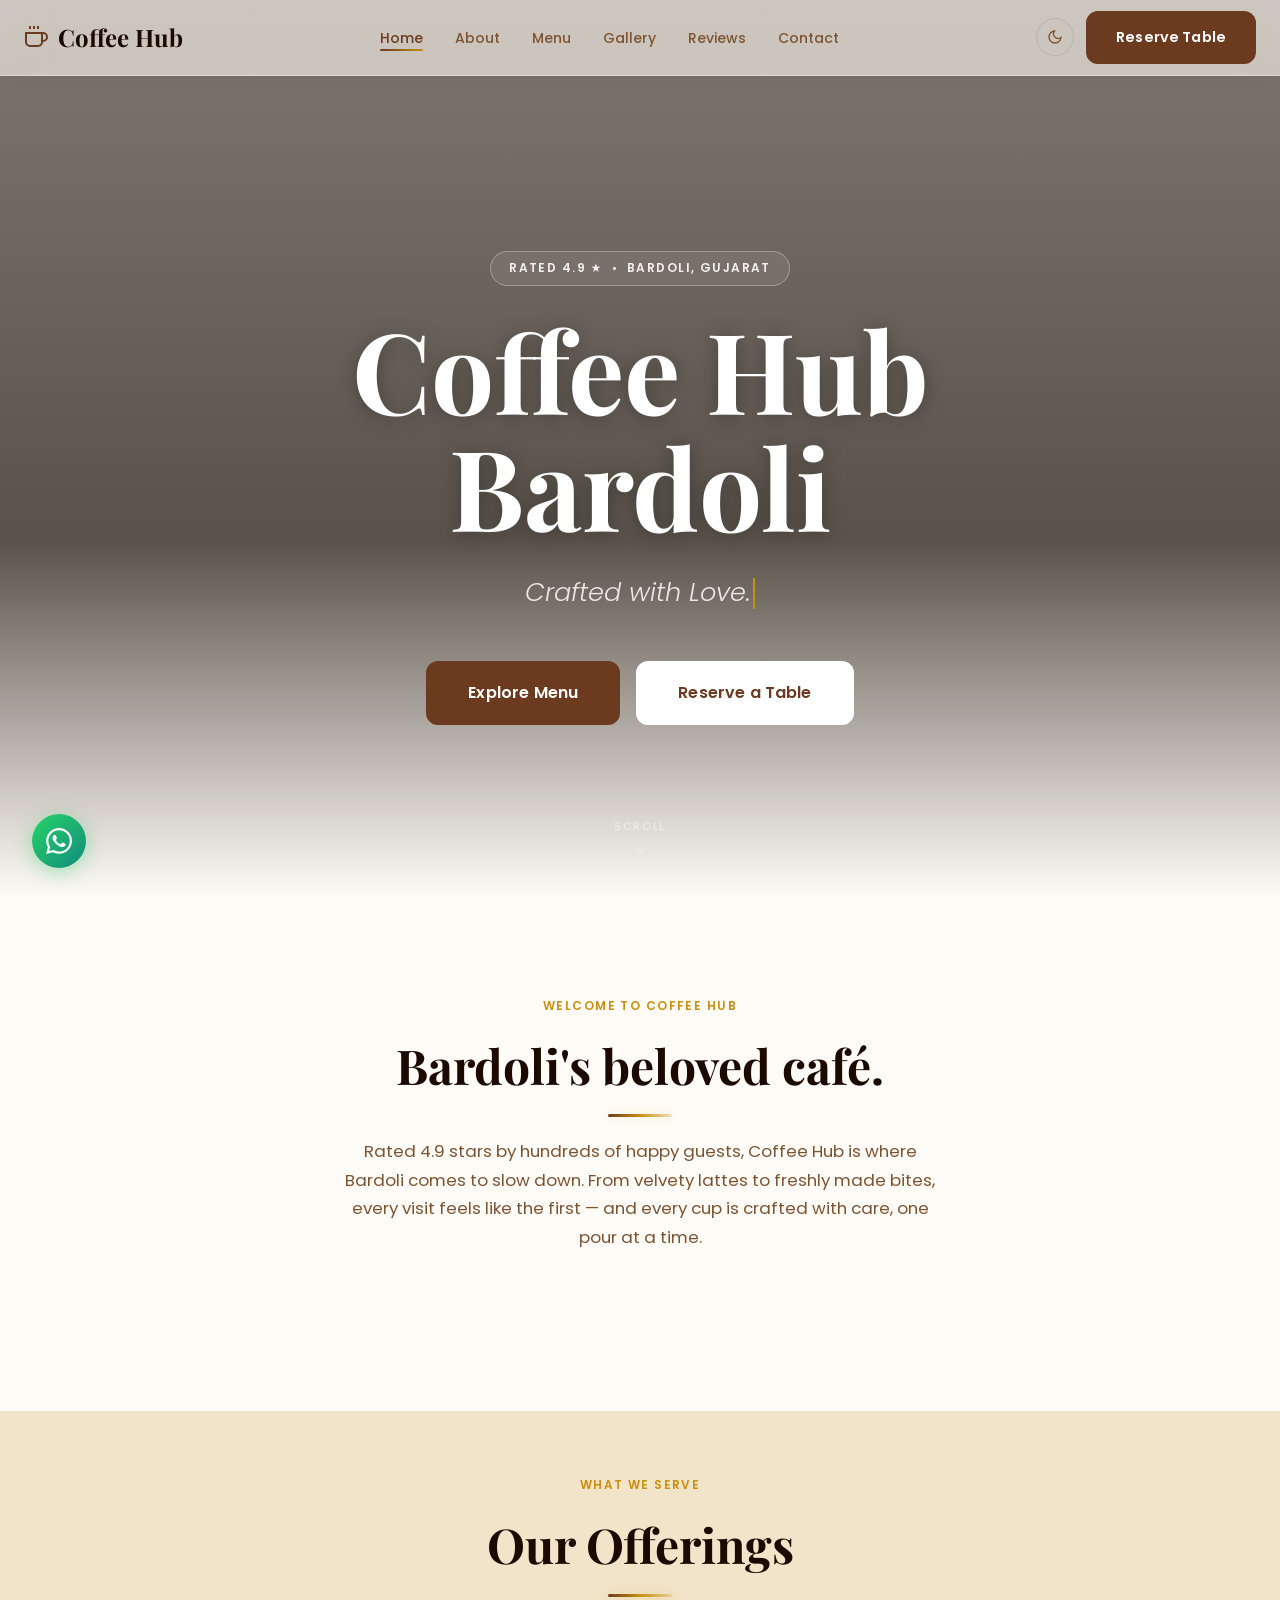
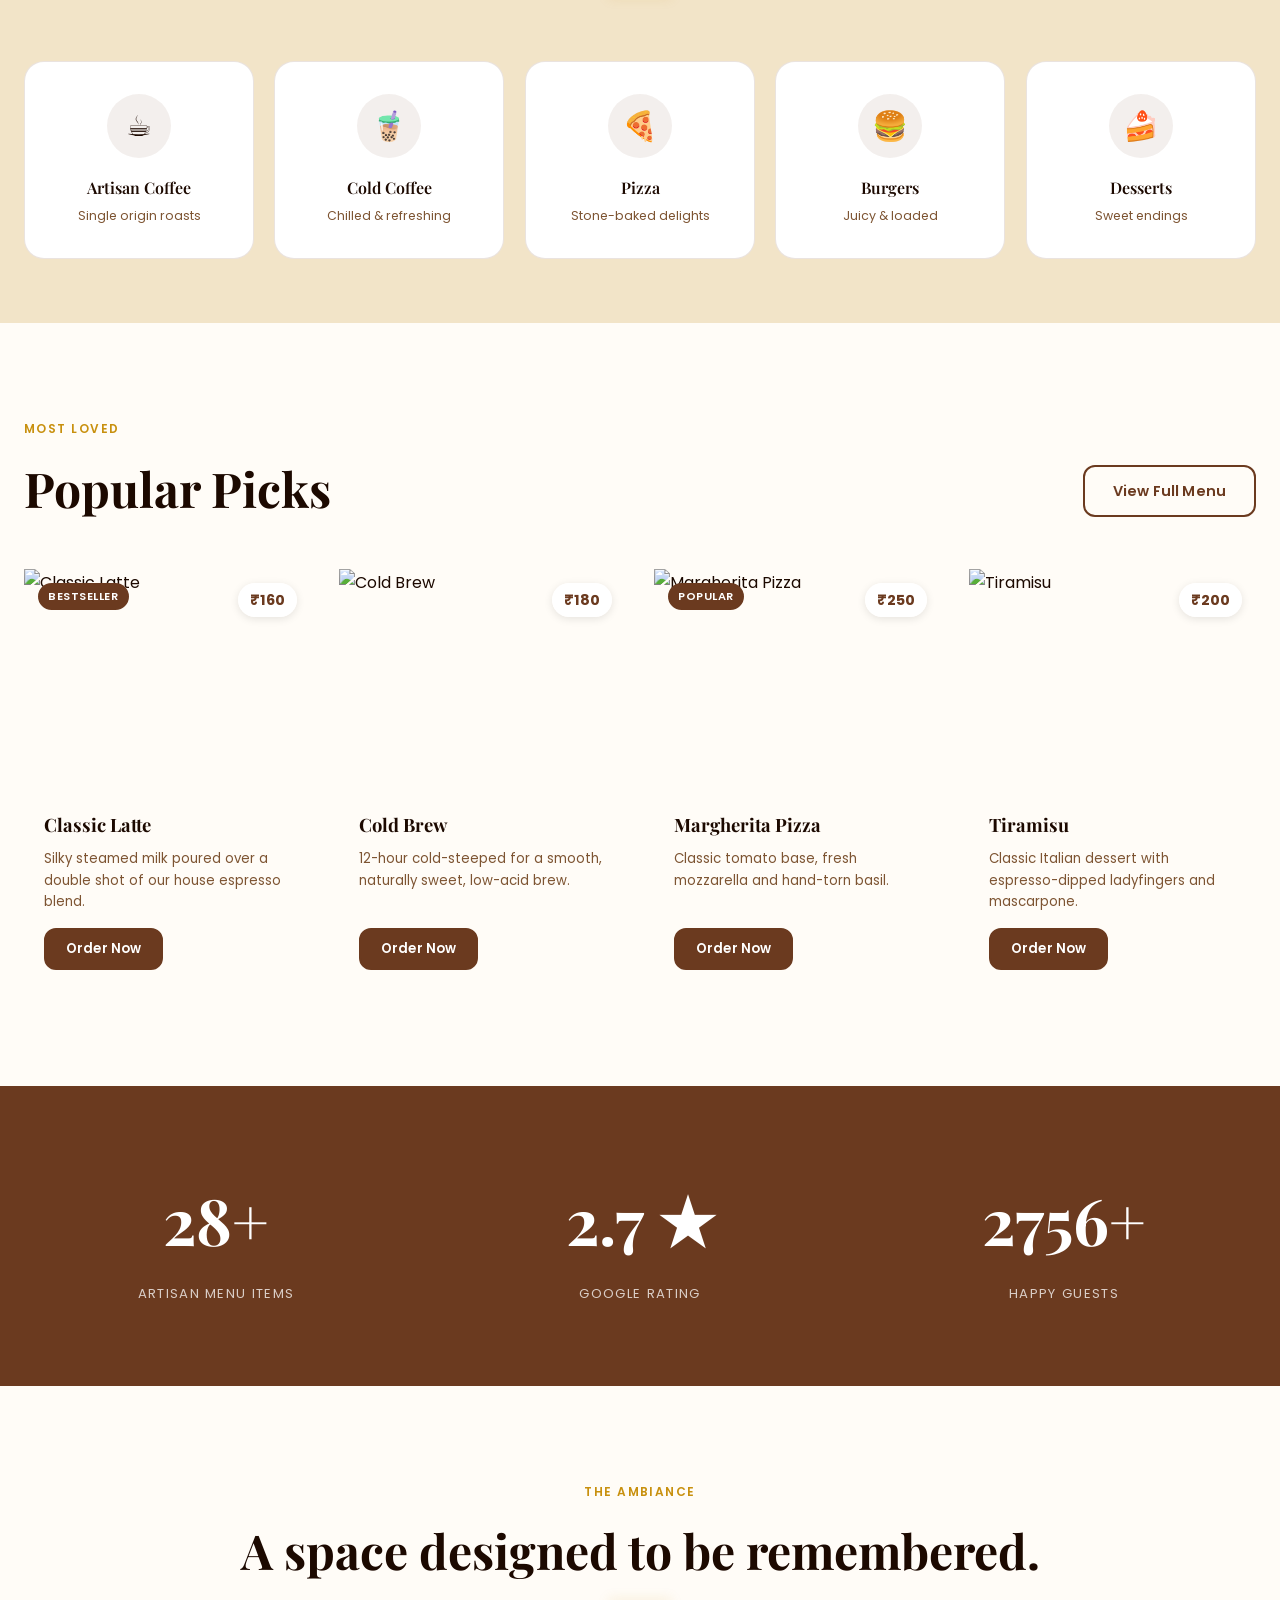
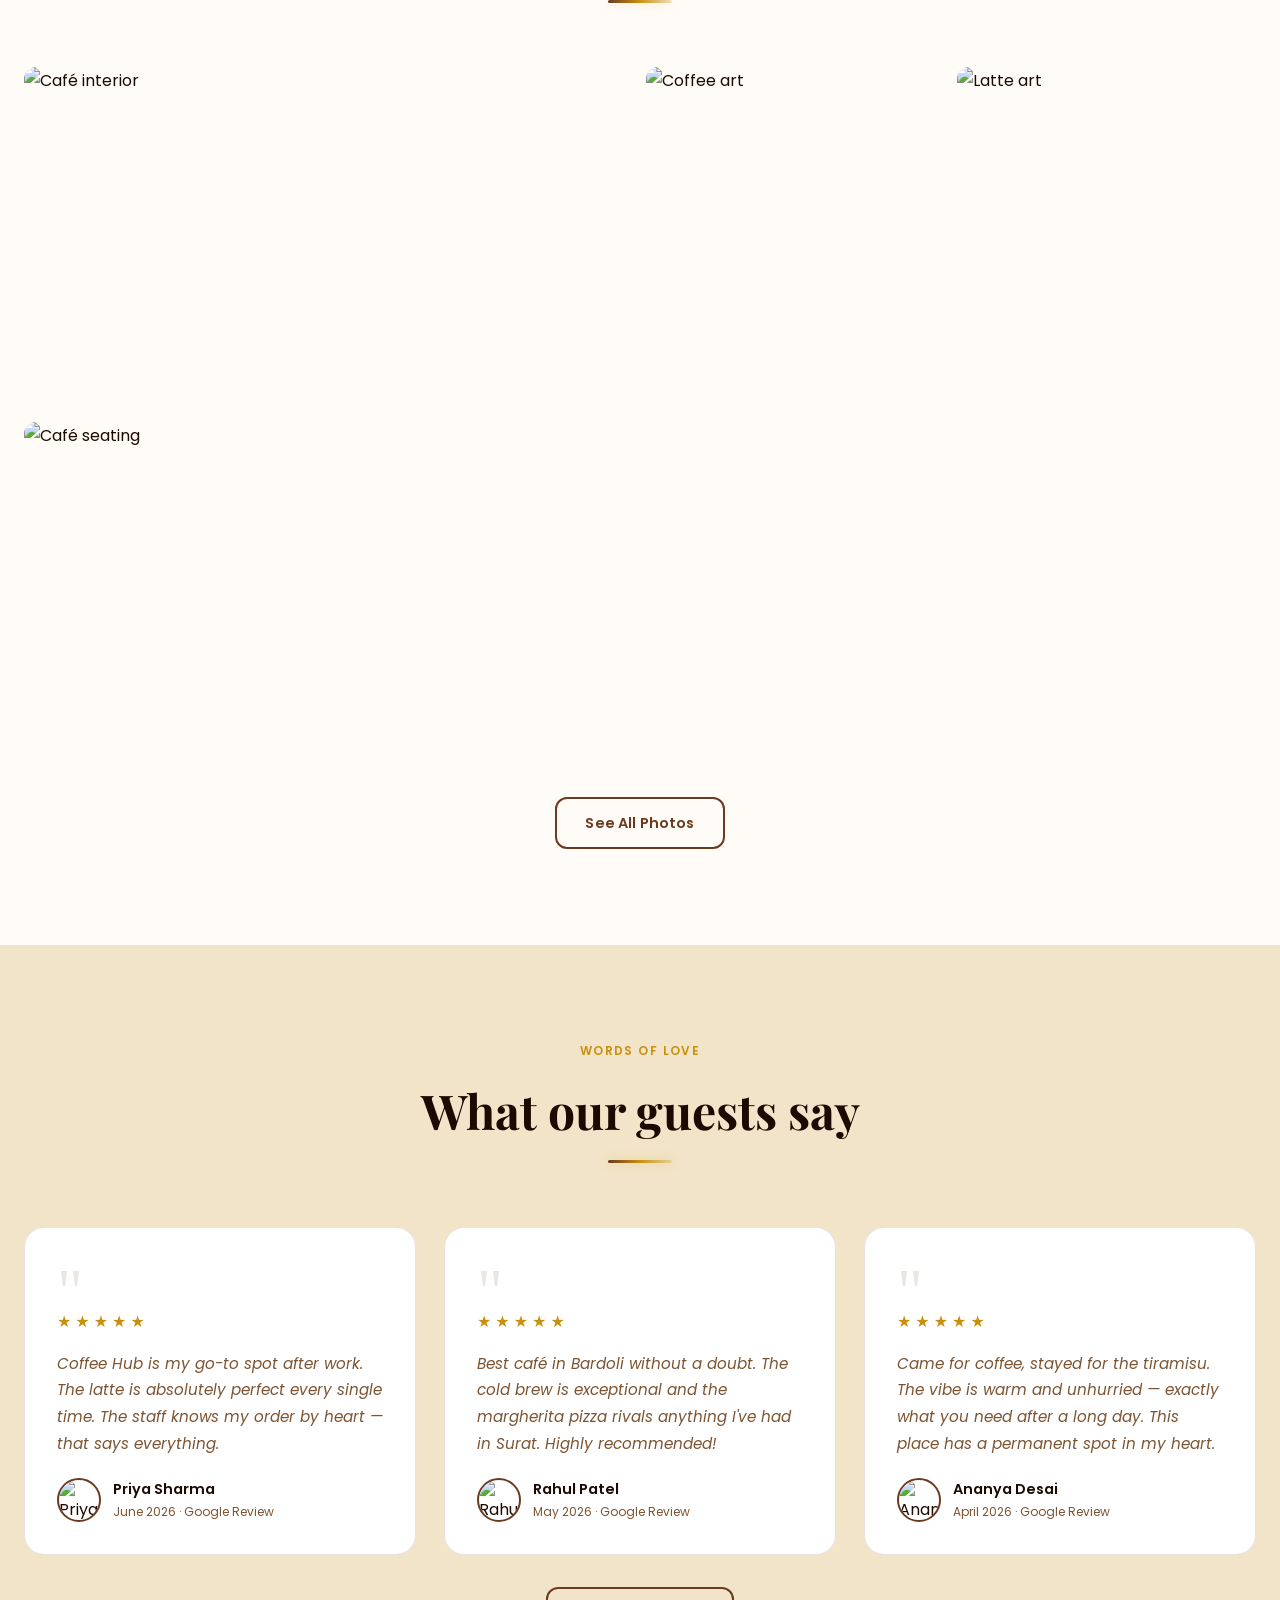
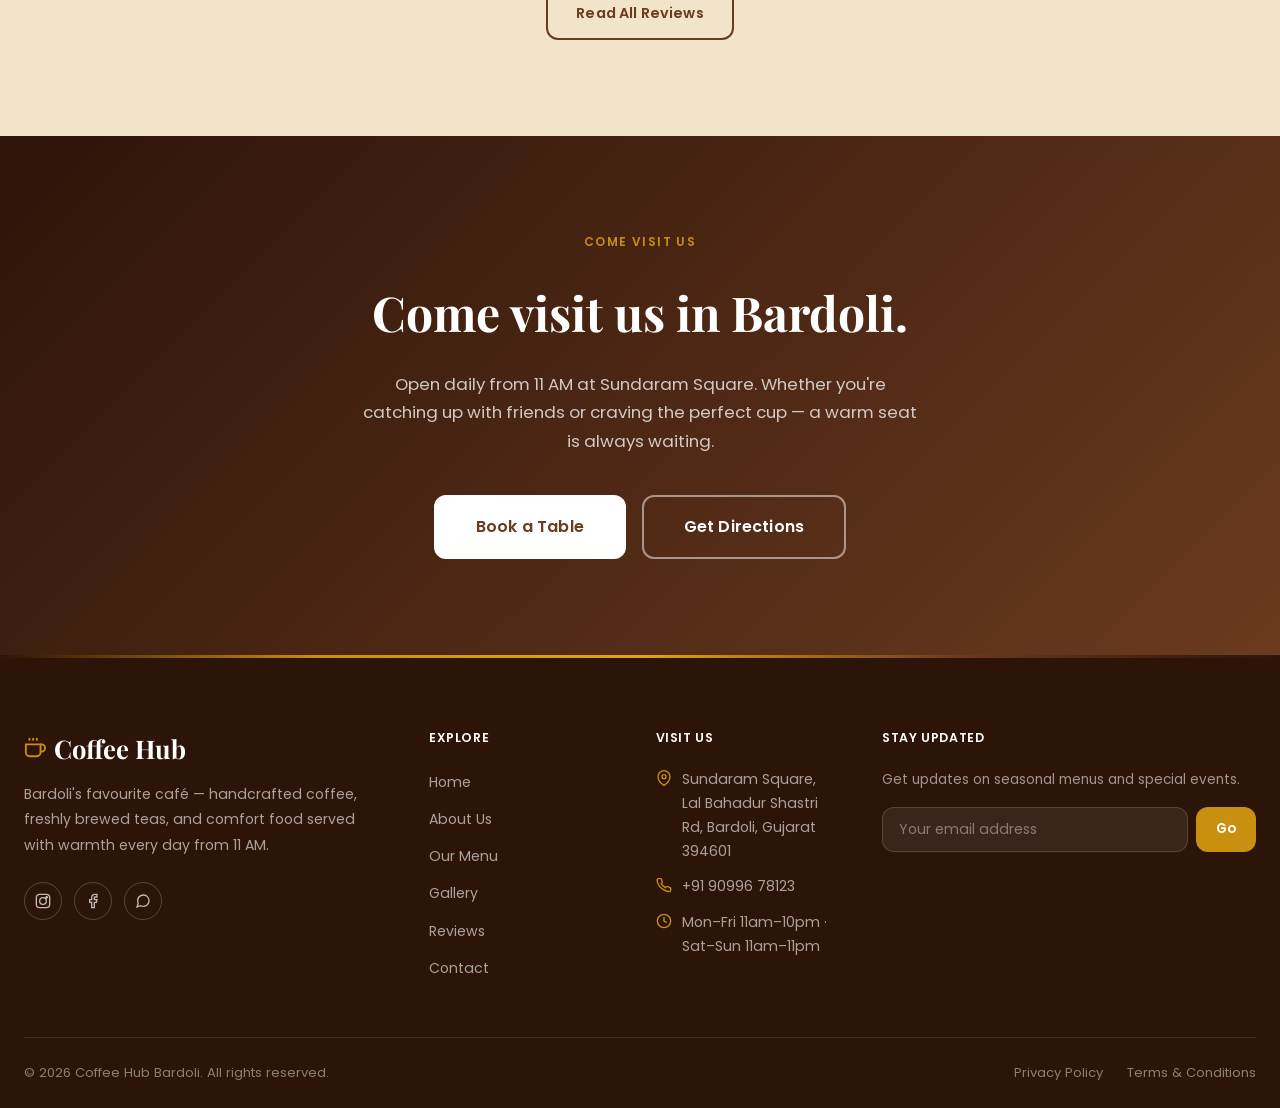
==== commit ef9dc0bb: "Add files via upload" ====
--- a/index.html
+++ b/index.html
@@ -16,9 +16,9 @@
   <link
     href="https://fonts.googleapis.com/css2?family=Playfair+Display:ital,wght@0,400;0,600;0,700;1,400&family=Poppins:wght@300;400;500;600&display=swap"
     rel="stylesheet">
-  <link rel="stylesheet" href="/css/animations.css">
-  <link rel="stylesheet" href="/css/style.css">
-  <link rel="stylesheet" href="/css/responsive.css">
+  <link rel="stylesheet" href="./css/animations.css">
+  <link rel="stylesheet" href="./css/style.css">
+  <link rel="stylesheet" href="./css/responsive.css">
 </head>
 
 <body>
@@ -433,7 +433,7 @@
         d="M17.472 14.382c-.297-.149-1.758-.867-2.03-.967-.273-.099-.471-.148-.67.15-.197.297-.767.966-.94 1.164-.173.199-.347.223-.644.075-.297-.15-1.255-.463-2.39-1.475-.883-.788-1.48-1.761-1.653-2.059-.173-.297-.018-.458.13-.606.134-.133.298-.347.446-.52.149-.174.198-.298.298-.497.099-.198.05-.371-.025-.52-.075-.149-.669-1.612-.916-2.207-.242-.579-.487-.5-.669-.51-.173-.008-.371-.01-.57-.01-.198 0-.52.074-.792.372-.272.297-1.04 1.016-1.04 2.479 0 1.462 1.065 2.875 1.213 3.074.149.198 2.096 3.2 5.077 4.487.709.306 1.262.489 1.694.625.712.227 1.36.195 1.871.118.571-.085 1.758-.719 2.006-1.413.248-.694.248-1.289.173-1.413-.074-.124-.272-.198-.57-.347m-5.421 7.403h-.004a9.87 9.87 0 01-5.031-1.378l-.361-.214-3.741.982.998-3.648-.235-.374a9.86 9.86 0 01-1.51-5.26c.001-5.45 4.436-9.884 9.888-9.884 2.64 0 5.122 1.03 6.988 2.898a9.825 9.825 0 012.893 6.994c-.003 5.45-4.437 9.884-9.885 9.884m8.413-18.297A11.815 11.815 0 0012.05 0C5.495 0 .16 5.335.157 11.892c0 2.096.547 4.142 1.588 5.945L.057 24l6.305-1.654a11.882 11.882 0 005.683 1.448h.005c6.554 0 11.89-5.335 11.893-11.893a11.821 11.821 0 00-3.48-8.413Z" />
     </svg>
   </a>
-  <script src="/js/script.js"></script>
+  <script src="./js/script.js"></script>
 </body>
 
 </html>
